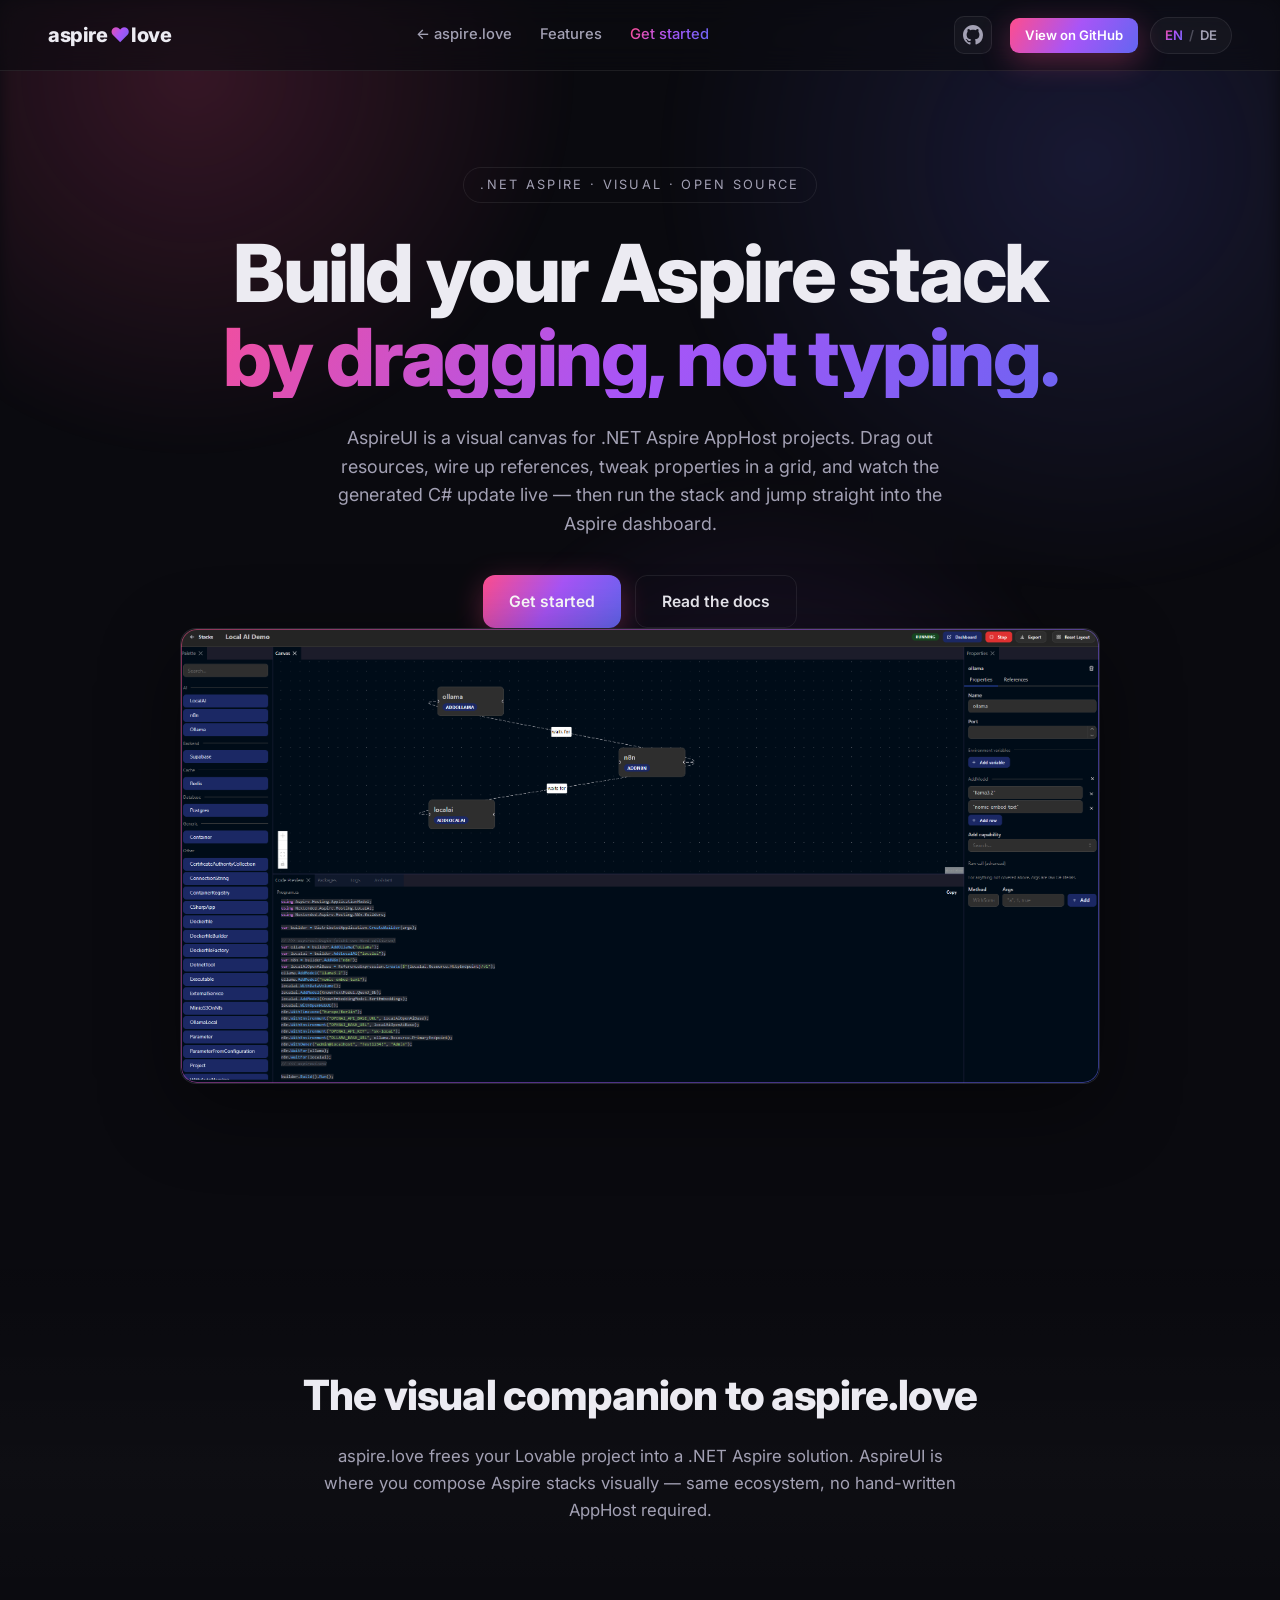
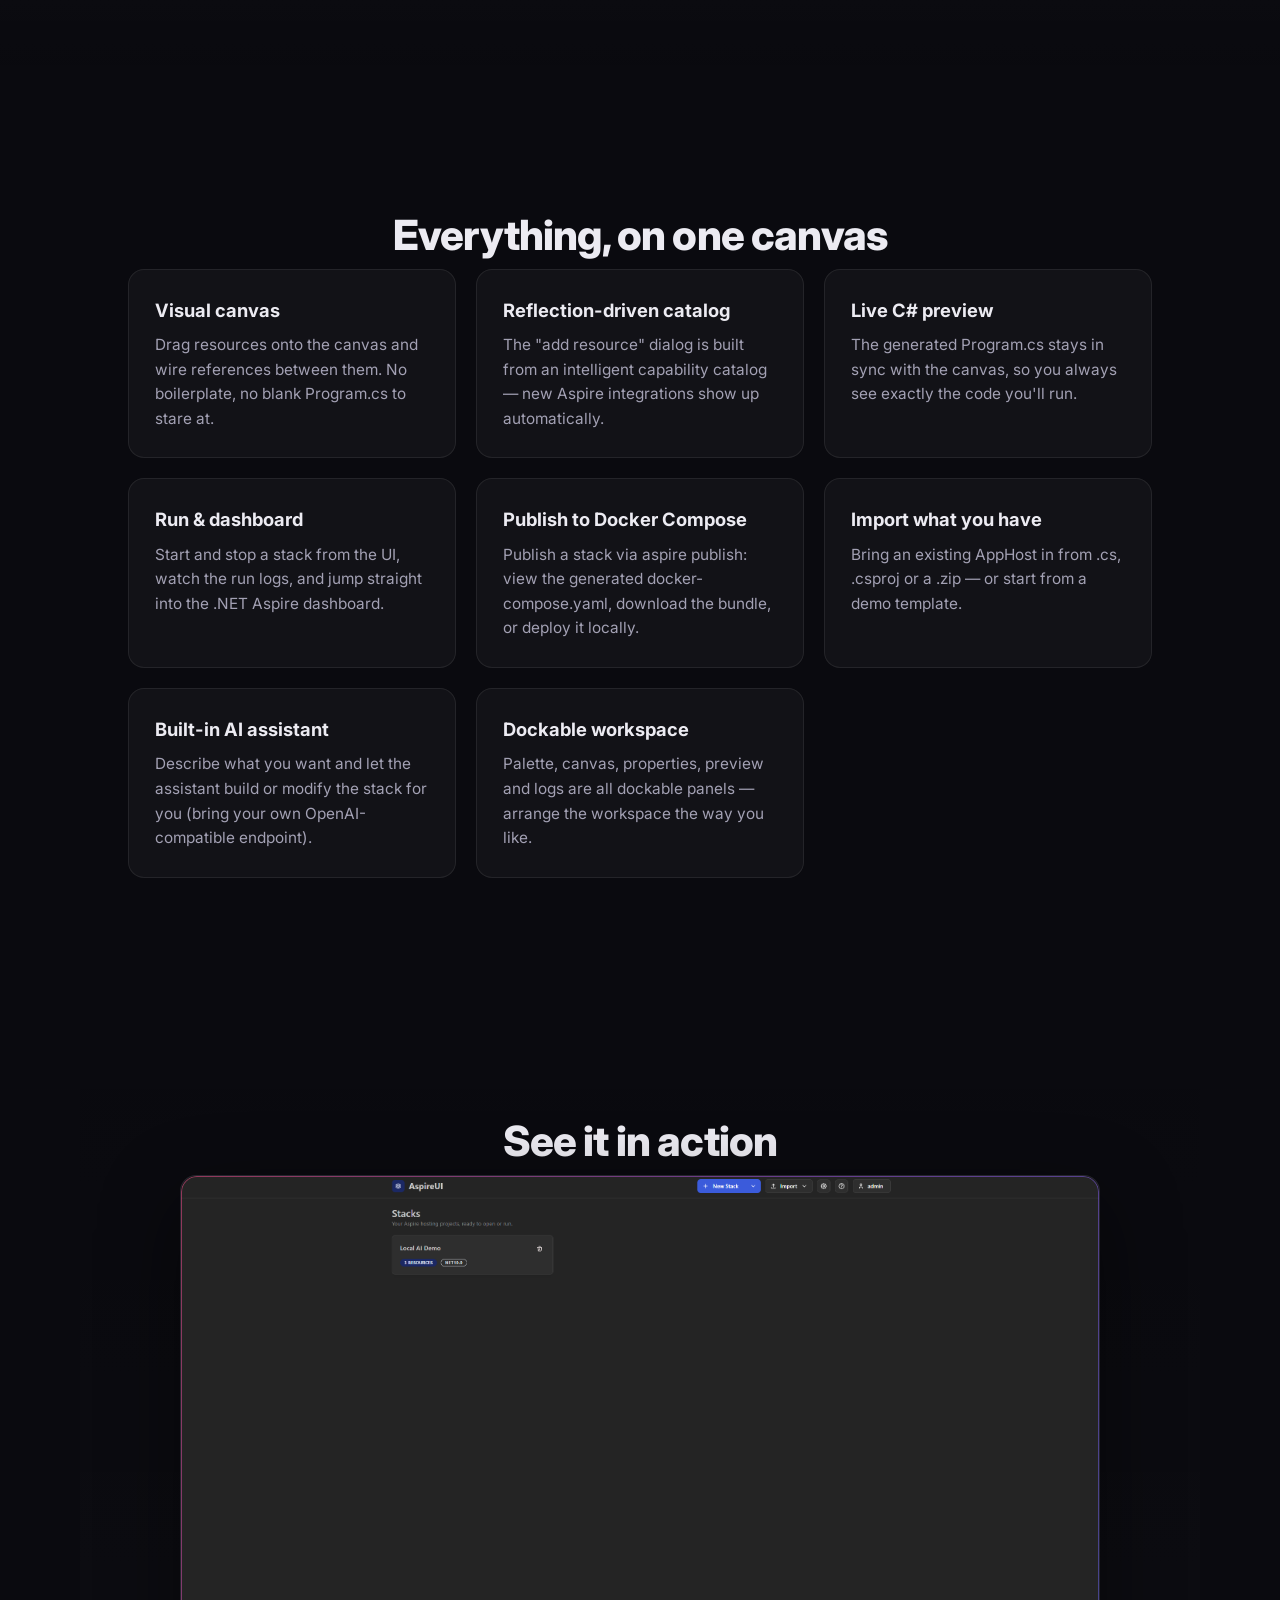
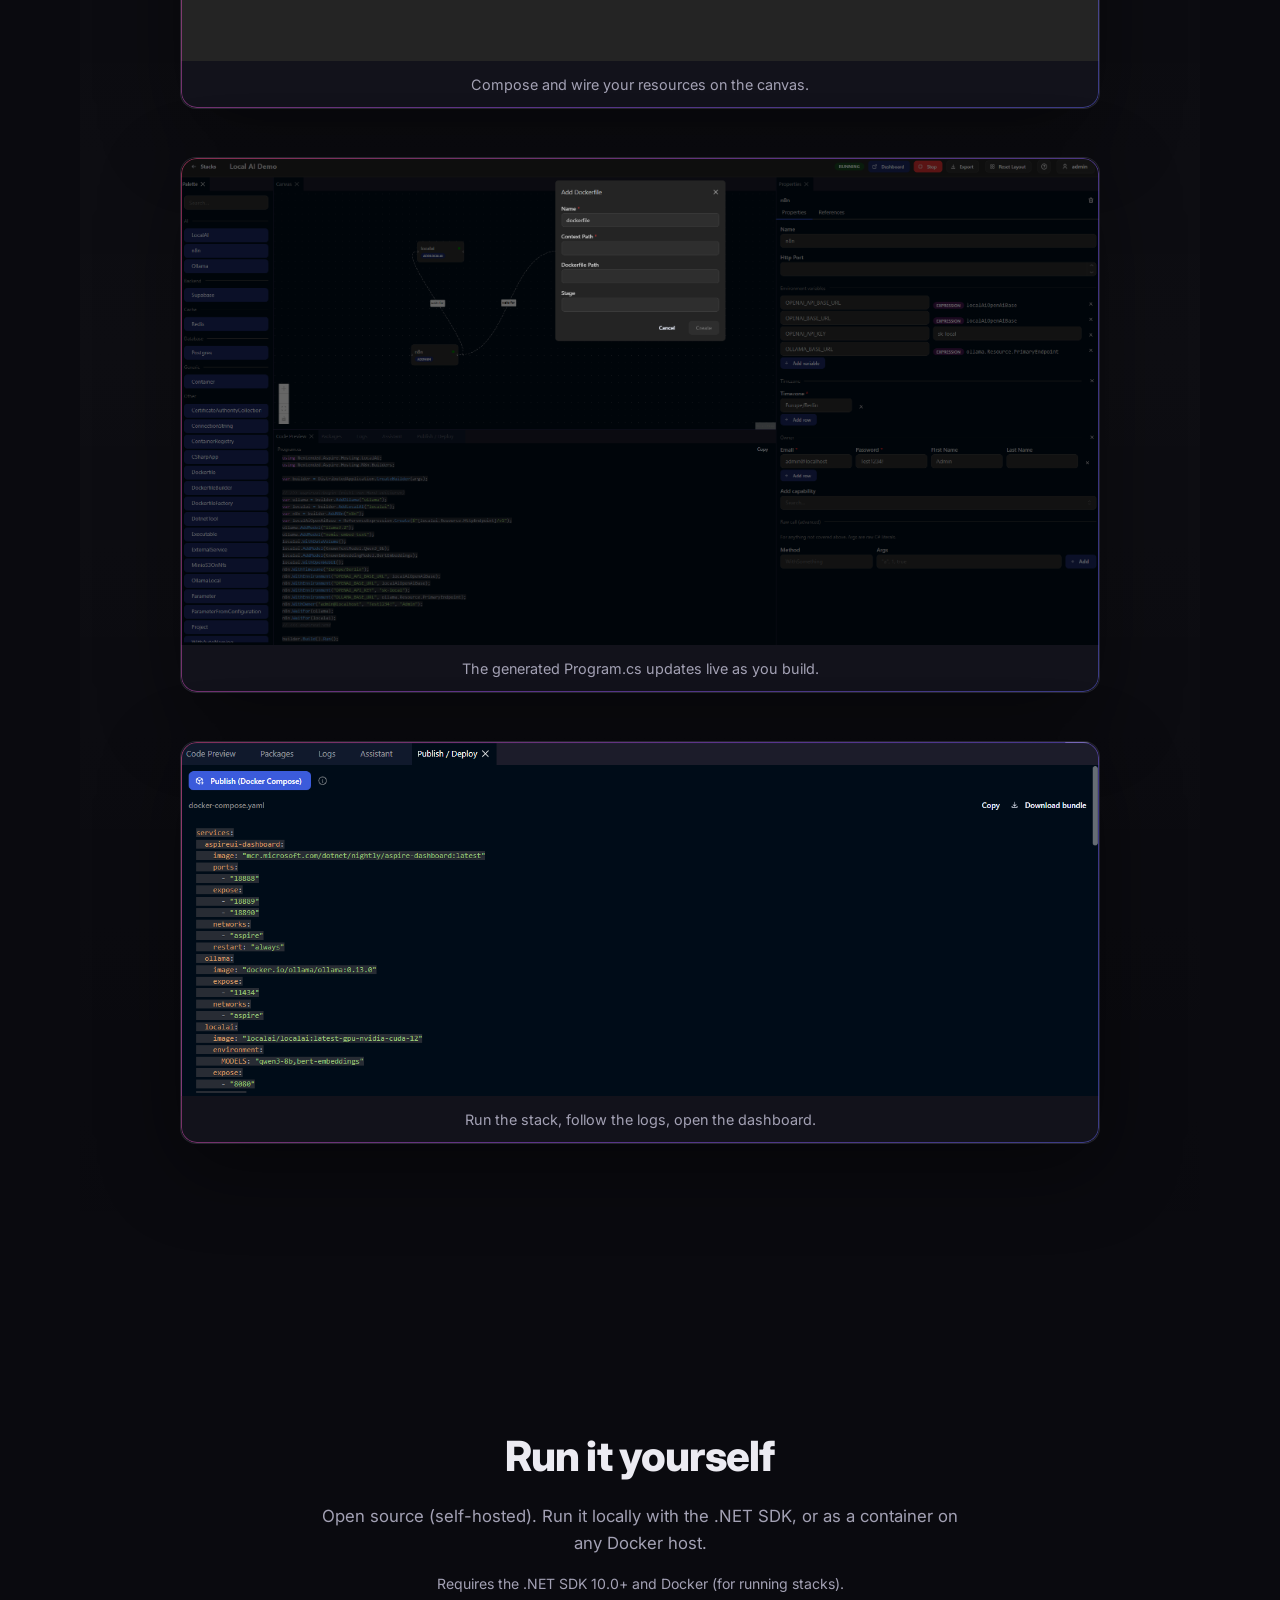
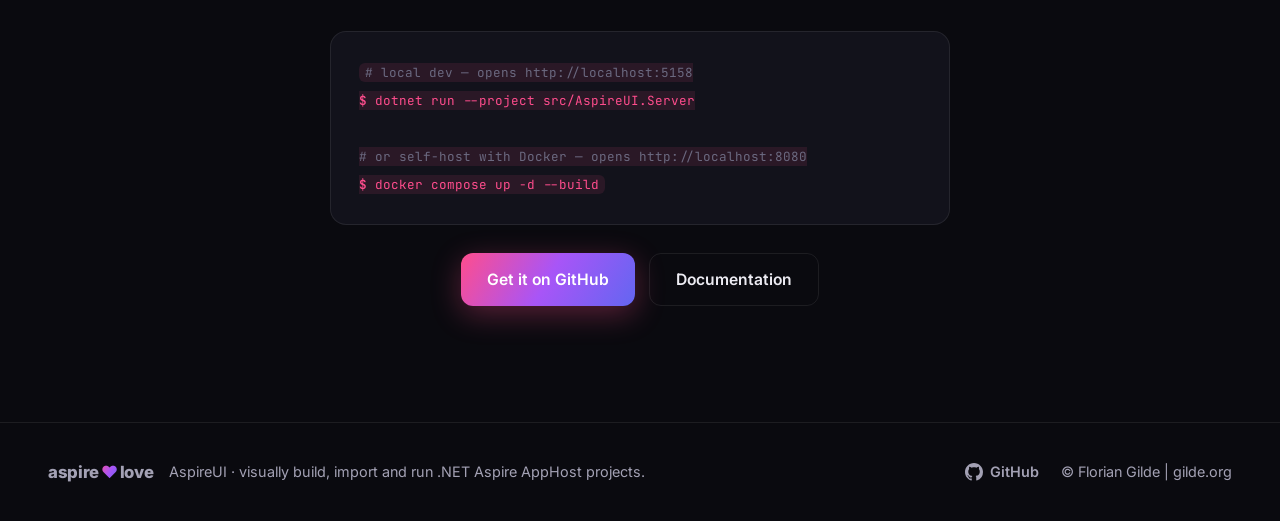
==== website/aspireui/index.html @ bbe4074f "Add AspireUI page to the website New /aspireui page (nav menu item + dir with index.html) describing" ====
<!DOCTYPE html>
<html lang="en">
<head>
    <meta charset="UTF-8" />
    <meta name="viewport" content="width=device-width, initial-scale=1.0" />
    <title>AspireUI — build .NET Aspire visually · aspire.love</title>
    <meta name="description"
          data-i18n="aui.meta"
          content="AspireUI is a visual canvas for .NET Aspire AppHost projects: drag out resources, wire references, watch the C# update live, then run the stack and jump into the Aspire dashboard." />
    <link rel="icon" href="../assets/favicon.ico" sizes="any" />
    <link rel="apple-touch-icon" href="../assets/favicon.ico" />

    <meta property="og:type" content="website" />
    <meta property="og:site_name" content="aspire.love" />
    <meta property="og:url" content="https://www.aspire.love/aspireui" />
    <meta property="og:title" content="AspireUI — build .NET Aspire visually" />
    <meta property="og:description"
          content="A visual canvas for .NET Aspire AppHost projects: drag resources, wire references, live C# preview, run the stack and open the dashboard." />
    <meta property="og:image" content="https://www.aspire.love/assets/aspireui-hero.png" />
    <meta name="twitter:card" content="summary_large_image" />
    <meta name="twitter:title" content="AspireUI — build .NET Aspire visually" />
    <meta name="twitter:image" content="https://www.aspire.love/assets/aspireui-hero.png" />

    <link rel="preconnect" href="https://fonts.googleapis.com" />
    <link rel="preconnect" href="https://fonts.gstatic.com" crossorigin />
    <link href="https://fonts.googleapis.com/css2?family=Inter:wght@400;500;600;700;800&family=JetBrains+Mono:wght@400;500&display=swap"
          rel="stylesheet" />
    <link rel="stylesheet" href="../styles.css" />
</head>
<body>
    <div class="aurora" aria-hidden="true"></div>

    <!-- ============================ Nav ============================ -->
    <header class="nav">
        <a class="brand" href="../#top">
            <span class="brand-mark">aspire<span class="heart">♥</span>love</span>
        </a>
        <nav class="nav-links">
            <a href="../#top" data-i18n="aui.nav.home">← aspire.love</a>
            <a href="#features" data-i18n="nav.features">Features</a>
            <a href="#start" data-i18n="nav.start">Get started</a>
        </nav>
        <div class="nav-actions">
            <a class="nav-icon" href="https://github.com/fgilde/AspireUi" target="_blank" rel="noopener"
               aria-label="View AspireUI on GitHub" title="GitHub">
                <svg viewBox="0 0 16 16" width="20" height="20" aria-hidden="true" fill="currentColor">
                    <path d="M8 0C3.58 0 0 3.58 0 8c0 3.54 2.29 6.53 5.47 7.59.4.07.55-.17.55-.38 0-.19-.01-.82-.01-1.49-2.01.37-2.53-.49-2.69-.94-.09-.23-.48-.94-.82-1.13-.28-.15-.68-.52-.01-.53.63-.01 1.08.58 1.23.82.72 1.21 1.87.87 2.33.66.07-.52.28-.87.51-1.07-1.78-.2-3.64-.89-3.64-3.95 0-.87.31-1.59.82-2.15-.08-.2-.36-1.02.08-2.12 0 0 .67-.21 2.2.82.64-.18 1.32-.27 2-.27.68 0 1.36.09 2 .27 1.53-1.04 2.2-.82 2.2-.82.44 1.1.16 1.92.08 2.12.51.56.82 1.27.82 2.15 0 3.07-1.87 3.75-3.65 3.95.29.25.54.73.54 1.48 0 1.07-.01 1.93-.01 2.2 0 .21.15.46.55.38A8.01 8.01 0 0 0 16 8c0-4.42-3.58-8-8-8Z"></path>
                </svg>
            </a>
            <a class="btn btn-primary btn-sm" href="https://github.com/fgilde/AspireUi" target="_blank" rel="noopener"
               data-i18n="aui.nav.github">View on GitHub</a>
            <button class="lang-toggle" id="langToggle" aria-label="Toggle language">
                <span data-lang="en" class="active">EN</span>
                <span class="sep">/</span>
                <span data-lang="de">DE</span>
            </button>
        </div>
    </header>

    <main id="top">
        <!-- ============================ Hero ============================ -->
        <section class="hero">
            <span class="eyebrow" data-i18n="aui.eyebrow">.NET Aspire · visual · open source</span>
            <h1 class="hero-title">
                <span data-i18n="aui.title1">Build your Aspire stack</span>
                <span class="gradient" data-i18n="aui.title2">by dragging, not typing.</span>
            </h1>
            <p class="hero-sub" data-i18n="aui.sub">
                AspireUI is a visual canvas for .NET Aspire AppHost projects. Drag out resources, wire up
                references, tweak properties in a grid, and watch the generated C# update live — then run
                the stack and jump straight into the Aspire dashboard.
            </p>
            <div class="hero-cta">
                <a class="btn btn-primary" href="#start" data-i18n="aui.cta1">Get started</a>
                <a class="btn btn-ghost" href="https://fgilde.github.io/AspireUI/" target="_blank" rel="noopener"
                   data-i18n="aui.cta2">Read the docs</a>
            </div>
            <figure class="shot-frame">
                <img src="../assets/aspireui-hero.png"
                     alt="The AspireUI workspace: a resource palette on the left, a canvas of wired resources in the middle, a live Program.cs preview at the bottom and a property grid on the right."
                     loading="lazy" />
            </figure>
        </section>

        <!-- ============================ Relationship band ============================ -->
        <section class="band">
            <div class="band-inner">
                <h2 class="section-title" data-i18n="aui.rel.title">The visual companion to aspire.love</h2>
                <p class="section-lead" data-i18n="aui.rel.lead">
                    aspire.love frees your Lovable project into a .NET Aspire solution. AspireUI is where you
                    <em>compose</em> Aspire stacks visually — same ecosystem, no hand-written AppHost required.
                </p>
            </div>
        </section>

        <!-- ============================ Features ============================ -->
        <section id="features" class="section">
            <h2 class="section-title" data-i18n="aui.features.title">Everything, on one canvas</h2>
            <div class="grid grid-3">
                <div class="feature">
                    <h3 data-i18n="aui.f1t">Visual canvas</h3>
                    <p data-i18n="aui.f1b">Drag resources onto the canvas and wire references between them. No boilerplate, no blank Program.cs to stare at.</p>
                </div>
                <div class="feature">
                    <h3 data-i18n="aui.f2t">Reflection-driven catalog</h3>
                    <p data-i18n="aui.f2b">The "add resource" dialog is built from an intelligent capability catalog — new Aspire integrations show up automatically.</p>
                </div>
                <div class="feature">
                    <h3 data-i18n="aui.f3t">Live C# preview</h3>
                    <p data-i18n="aui.f3b">The generated <code>Program.cs</code> stays in sync with the canvas, so you always see exactly the code you'll run.</p>
                </div>
                <div class="feature">
                    <h3 data-i18n="aui.f4t">Run &amp; dashboard</h3>
                    <p data-i18n="aui.f4b">Start and stop a stack from the UI, watch the run logs, and jump straight into the .NET Aspire dashboard.</p>
                </div>
                <div class="feature">
                    <h3 data-i18n="aui.f5t">Publish to Docker Compose</h3>
                    <p data-i18n="aui.f5b">Publish a stack via <code>aspire publish</code>: view the generated <code>docker-compose.yaml</code>, download the bundle, or deploy it locally.</p>
                </div>
                <div class="feature">
                    <h3 data-i18n="aui.f6t">Import what you have</h3>
                    <p data-i18n="aui.f6b">Bring an existing AppHost in from <code>.cs</code>, <code>.csproj</code> or a <code>.zip</code> — or start from a demo template.</p>
                </div>
                <div class="feature">
                    <h3 data-i18n="aui.f7t">Built-in AI assistant</h3>
                    <p data-i18n="aui.f7b">Describe what you want and let the assistant build or modify the stack for you (bring your own OpenAI-compatible endpoint).</p>
                </div>
                <div class="feature">
                    <h3 data-i18n="aui.f8t">Dockable workspace</h3>
                    <p data-i18n="aui.f8b">Palette, canvas, properties, preview and logs are all dockable panels — arrange the workspace the way you like.</p>
                </div>
            </div>
        </section>

        <!-- ============================ Screenshots ============================ -->
        <section class="band section">
            <h2 class="section-title" data-i18n="aui.shots.title">See it in action</h2>
            <figure class="shot-frame">
                <img src="../assets/aspireui-canvas.png" data-i18n-alt="aui.shot1"
                     alt="Composing a stack on the AspireUI canvas with wired resources." loading="lazy" />
                <figcaption class="shot-cap" data-i18n="aui.shot1">Compose and wire your resources on the canvas.</figcaption>
            </figure>
            <figure class="shot-frame">
                <img src="../assets/aspireui-preview.png" data-i18n-alt="aui.shot2"
                     alt="The live Program.cs preview alongside the canvas." loading="lazy" />
                <figcaption class="shot-cap" data-i18n="aui.shot2">The generated Program.cs updates live as you build.</figcaption>
            </figure>
            <figure class="shot-frame">
                <img src="../assets/aspireui-run.png" data-i18n-alt="aui.shot3"
                     alt="Running a stack with logs and a link to the Aspire dashboard." loading="lazy" />
                <figcaption class="shot-cap" data-i18n="aui.shot3">Run the stack, follow the logs, open the dashboard.</figcaption>
            </figure>
        </section>

        <!-- ============================ Get started ============================ -->
        <section id="start" class="section cta">
            <h2 class="section-title" data-i18n="aui.start.title">Run it yourself</h2>
            <p class="section-lead" data-i18n="aui.start.lead">Open source (self-hosted). Run it locally with the .NET SDK, or as a container on any Docker host.</p>
            <p class="prereq" data-i18n="aui.start.prereq">Requires the .NET SDK 10.0+ and Docker (for running stacks).</p>
            <div class="cta-code">
                <pre><code><span class="c-comment"># local dev — opens http://localhost:5158</span>
<span class="c-prompt">$</span> dotnet run --project src/AspireUI.Server

<span class="c-comment"># or self-host with Docker — opens http://localhost:8080</span>
<span class="c-prompt">$</span> docker compose up -d --build</code></pre>
            </div>
            <div class="hero-cta" style="margin-top:28px">
                <a class="btn btn-primary" href="https://github.com/fgilde/AspireUi" target="_blank" rel="noopener"
                   data-i18n="aui.start.github">Get it on GitHub</a>
                <a class="btn btn-ghost" href="https://fgilde.github.io/AspireUI/" target="_blank" rel="noopener"
                   data-i18n="aui.start.docs">Documentation</a>
            </div>
        </section>
    </main>

    <!-- ============================ Footer ============================ -->
    <footer class="footer">
        <div class="footer-left">
            <span class="brand-mark small">aspire<span class="heart">♥</span>love</span>
            <span class="footer-note" data-i18n="aui.footer">AspireUI · visually build, import and run .NET Aspire AppHost projects.</span>
        </div>
        <div class="footer-right">
            <a class="footer-link" href="https://github.com/fgilde/AspireUi" target="_blank" rel="noopener">
                <svg viewBox="0 0 16 16" width="18" height="18" aria-hidden="true" fill="currentColor">
                    <path d="M8 0C3.58 0 0 3.58 0 8c0 3.54 2.29 6.53 5.47 7.59.4.07.55-.17.55-.38 0-.19-.01-.82-.01-1.49-2.01.37-2.53-.49-2.69-.94-.09-.23-.48-.94-.82-1.13-.28-.15-.68-.52-.01-.53.63-.01 1.08.58 1.23.82.72 1.21 1.87.87 2.33.66.07-.52.28-.87.51-1.07-1.78-.2-3.64-.89-3.64-3.95 0-.87.31-1.59.82-2.15-.08-.2-.36-1.02.08-2.12 0 0 .67-.21 2.2.82.64-.18 1.32-.27 2-.27.68 0 1.36.09 2 .27 1.53-1.04 2.2-.82 2.2-.82.44 1.1.16 1.92.08 2.12.51.56.82 1.27.82 2.15 0 3.07-1.87 3.75-3.65 3.95.29.25.54.73.54 1.48 0 1.07-.01 1.93-.01 2.2 0 .21.15.46.55.38A8.01 8.01 0 0 0 16 8c0-4.42-3.58-8-8-8Z"></path>
                </svg>
                <span>GitHub</span>
            </a>
            <span class="footer-copy">© <a href="https://www.gilde.org" target="_blank" rel="noopener">Florian Gilde | gilde.org</a></span>
        </div>
    </footer>

    <script src="../i18n.js"></script>
    <script src="../script.js"></script>
</body>
</html>
---- website/styles.css ----
:root {
    --bg: #0a0a0f;
    --bg-soft: #12121b;
    --card: rgba(255, 255, 255, 0.035);
    --card-border: rgba(255, 255, 255, 0.08);
    --text: #ecebf2;
    --text-dim: #a3a1b4;
    --accent: #ff4d8d;
    --accent-2: #a855f7;
    --accent-3: #6366f1;
    --grad: linear-gradient(120deg, #ff4d8d 0%, #a855f7 50%, #6366f1 100%);
    --radius: 16px;
    --maxw: 1120px;
}

* { box-sizing: border-box; margin: 0; padding: 0; }

html { scroll-behavior: smooth; scroll-padding-top: 84px; }

body {
    font-family: "Inter", system-ui, -apple-system, "Segoe UI", sans-serif;
    background: var(--bg);
    color: var(--text);
    line-height: 1.6;
    -webkit-font-smoothing: antialiased;
    overflow-x: hidden;
}

code, pre { font-family: "JetBrains Mono", ui-monospace, "Cascadia Code", Consolas, monospace; }

a { color: inherit; text-decoration: none; }

/* ---- Ambient aurora background ---- */
.aurora {
    position: fixed;
    inset: 0;
    z-index: -1;
    background:
        radial-gradient(640px circle at 15% 8%, rgba(255, 77, 141, 0.18), transparent 60%),
        radial-gradient(720px circle at 85% 18%, rgba(99, 102, 241, 0.16), transparent 60%),
        radial-gradient(560px circle at 60% 90%, rgba(168, 85, 247, 0.14), transparent 60%);
    filter: blur(8px);
}

/* ---- Nav ---- */
.nav {
    position: sticky;
    top: 0;
    z-index: 50;
    display: flex;
    align-items: center;
    justify-content: space-between;
    gap: 24px;
    padding: 16px clamp(20px, 5vw, 48px);
    backdrop-filter: blur(14px);
    background: rgba(10, 10, 15, 0.6);
    border-bottom: 1px solid var(--card-border);
}

.brand-mark {
    font-weight: 800;
    font-size: 1.25rem;
    letter-spacing: -0.02em;
}
.brand-mark.small { font-size: 1.05rem; }
.heart {
    background: var(--grad);
    -webkit-background-clip: text;
    background-clip: text;
    color: transparent;
    padding: 0 2px;
}

.nav-links { display: flex; gap: 28px; }
.nav-links a { color: var(--text-dim); font-size: 0.92rem; font-weight: 500; transition: color 0.2s; }
.nav-links a:hover { color: var(--text); }
.nav-links a.active {
    color: var(--text);
    background: var(--grad);
    -webkit-background-clip: text;
    background-clip: text;
    -webkit-text-fill-color: transparent;
}

.nav-actions { display: inline-flex; align-items: center; gap: 12px; }
.nav-icon {
    display: inline-flex;
    align-items: center;
    justify-content: center;
    width: 38px;
    height: 38px;
    border-radius: 10px;
    border: 1px solid var(--card-border);
    background: var(--card);
    color: var(--text-dim);
    transition: color 0.2s, border-color 0.2s, transform 0.15s;
}
.nav-icon:hover { color: var(--text); border-color: rgba(255, 255, 255, 0.28); transform: translateY(-1px); }
.nav-actions .nav-icon { margin-right: 6px; }
.btn.btn-sm { padding: 7px 15px; font-size: 0.82rem; border-radius: 9px; }

.lang-toggle {
    display: inline-flex;
    align-items: center;
    gap: 6px;
    background: var(--card);
    border: 1px solid var(--card-border);
    border-radius: 999px;
    padding: 7px 14px;
    color: var(--text-dim);
    font: inherit;
    font-size: 0.82rem;
    font-weight: 600;
    cursor: pointer;
    transition: border-color 0.2s;
}
.lang-toggle:hover { border-color: rgba(255, 255, 255, 0.2); }
.lang-toggle .sep { opacity: 0.4; }
.lang-toggle [data-lang].active {
    background: var(--grad);
    -webkit-background-clip: text;
    background-clip: text;
    color: transparent;
}

/* ---- Layout primitives ---- */
section { padding: clamp(56px, 9vw, 120px) clamp(20px, 5vw, 48px); }
.section, .band-inner, .hero, .showcase { max-width: var(--maxw); margin: 0 auto; }

/* ---- Showcase screenshot ---- */
.shot-frame {
    max-width: 920px;
    margin: 0 auto 48px;
    border-radius: var(--radius);
    overflow: hidden;
    border: 1px solid var(--card-border);
    background: var(--bg-soft);
    box-shadow: 0 24px 80px rgba(0, 0, 0, 0.45);
    position: relative;
}
.shot-frame::after {
    content: "";
    position: absolute;
    inset: 0;
    border-radius: var(--radius);
    padding: 1px;
    background: var(--grad);
    -webkit-mask: linear-gradient(#000 0 0) content-box, linear-gradient(#000 0 0);
    -webkit-mask-composite: xor;
    mask-composite: exclude;
    opacity: 0.5;
    pointer-events: none;
}
.shot-frame img { display: block; width: 100%; height: auto; }
.shot-cap { text-align: center; color: var(--text-dim); font-size: 0.9rem; padding: 12px 16px; }
.studio-cta { display: flex; gap: 14px; justify-content: center; flex-wrap: wrap; margin-top: 40px; }

/* ---- Independence highlight ---- */
.independence {
    max-width: 820px;
    margin: 40px auto 0;
    text-align: center;
    padding: 32px clamp(20px, 4vw, 44px);
    border-radius: var(--radius);
    border: 1px solid var(--card-border);
    background:
        radial-gradient(420px circle at 50% 0%, rgba(168, 85, 247, 0.12), transparent 70%),
        var(--card);
}
.independence h3 {
    font-size: 1.3rem;
    font-weight: 800;
    background: var(--grad);
    -webkit-background-clip: text;
    background-clip: text;
    color: transparent;
    margin-bottom: 10px;
}
.independence p { color: var(--text-dim); }

.section-title {
    font-size: clamp(1.7rem, 3.4vw, 2.6rem);
    font-weight: 800;
    letter-spacing: -0.02em;
    text-align: center;
}
.section-lead {
    color: var(--text-dim);
    text-align: center;
    max-width: 640px;
    margin: 14px auto 48px;
    font-size: 1.05rem;
}

/* ---- Hero ---- */
.hero { text-align: center; padding-top: clamp(48px, 8vw, 96px); }
.eyebrow {
    display: inline-block;
    font-size: 0.8rem;
    letter-spacing: 0.18em;
    text-transform: uppercase;
    color: var(--text-dim);
    border: 1px solid var(--card-border);
    border-radius: 999px;
    padding: 7px 16px;
    margin-bottom: 28px;
}
.hero-title {
    font-size: clamp(2.6rem, 7vw, 5rem);
    font-weight: 800;
    line-height: 1.04;
    letter-spacing: -0.03em;
}
.hero-title .gradient {
    display: block;
    background: var(--grad);
    -webkit-background-clip: text;
    background-clip: text;
    color: transparent;
}
.hero-sub {
    color: var(--text-dim);
    max-width: 660px;
    margin: 26px auto 36px;
    font-size: 1.12rem;
}
.hero-cta { display: flex; gap: 14px; justify-content: center; flex-wrap: wrap; }

/* ---- Hero deploy strip ---- */
.deploy-strip { margin: 40px auto 0; max-width: 760px; }
.deploy-label {
    display: block;
    font-size: 0.78rem;
    letter-spacing: 0.16em;
    text-transform: uppercase;
    color: var(--text-dim);
    margin-bottom: 14px;
}
.chips { display: flex; flex-wrap: wrap; gap: 10px; justify-content: center; }
.chip {
    font-size: 0.84rem;
    font-weight: 600;
    color: var(--text);
    padding: 7px 14px;
    border-radius: 999px;
    border: 1px solid var(--card-border);
    background: var(--card);
}
.chip:first-child {
    border-color: transparent;
    background: linear-gradient(var(--bg-soft), var(--bg-soft)) padding-box,
                var(--grad) border-box;
    border: 1px solid transparent;
}

.btn {
    display: inline-flex;
    align-items: center;
    border-radius: 12px;
    padding: 13px 26px;
    font-weight: 600;
    font-size: 0.98rem;
    transition: transform 0.15s, box-shadow 0.2s, border-color 0.2s;
}
.btn-primary {
    background: var(--grad);
    color: #fff;
    box-shadow: 0 8px 30px rgba(255, 77, 141, 0.32);
}
.btn-primary:hover { transform: translateY(-2px); box-shadow: 0 12px 40px rgba(168, 85, 247, 0.42); }
.btn-ghost { border: 1px solid var(--card-border); color: var(--text); }
.btn-ghost:hover { border-color: rgba(255, 255, 255, 0.28); transform: translateY(-2px); }

/* ---- Terminal ---- */
.hero-terminal {
    margin: 56px auto 0;
    max-width: 620px;
    text-align: left;
    background: var(--bg-soft);
    border: 1px solid var(--card-border);
    border-radius: var(--radius);
    overflow: hidden;
    box-shadow: 0 24px 70px rgba(0, 0, 0, 0.5);
}
.term-bar {
    display: flex;
    gap: 8px;
    padding: 14px 16px;
    border-bottom: 1px solid var(--card-border);
    background: rgba(255, 255, 255, 0.02);
}
.term-bar span { width: 12px; height: 12px; border-radius: 50%; background: #3a3a47; }
.term-bar span:nth-child(1) { background: #ff5f57; }
.term-bar span:nth-child(2) { background: #febc2e; }
.term-bar span:nth-child(3) { background: #28c840; }
.term-body { padding: 22px 24px; font-size: 0.9rem; line-height: 1.9; color: #d7d5e6; overflow-x: auto; }
.c-comment { color: #6b6980; }
.c-prompt { color: var(--accent); font-weight: 600; }
.c-kw { color: #c792ea; }
.c-fn { color: #82aaff; }
.c-str { color: #c3e88d; }

/* ---- Powered-by / engine ---- */
.link {
    color: var(--accent-2);
    text-decoration: underline;
    text-underline-offset: 2px;
    text-decoration-color: rgba(168, 85, 247, 0.5);
}
.link:hover { text-decoration-color: var(--accent-2); }
.powered-grid {
    display: grid;
    grid-template-columns: 1fr 1fr;
    gap: 36px;
    align-items: center;
    max-width: 980px;
    margin: 0 auto;
}
.powered-copy h3 { font-size: 1.05rem; font-weight: 700; margin-bottom: 6px; }
.powered-copy h3 + p { color: var(--text-dim); margin-bottom: 22px; }
.powered-copy .btn { margin-top: 2px; }
.powered-code { align-self: stretch; display: flex; align-items: center; }
.powered-code pre { overflow-x: auto; font-size: 0.86rem; line-height: 1.85; }

/* ---- Bands & grids ---- */
.band { background: linear-gradient(180deg, transparent, rgba(255, 255, 255, 0.018), transparent); }
.grid { display: grid; gap: 20px; }
.grid-3 { grid-template-columns: repeat(3, 1fr); }
.grid-2 { grid-template-columns: repeat(2, 1fr); }

.mini, .card, .feature, .step {
    background: var(--card);
    border: 1px solid var(--card-border);
    border-radius: var(--radius);
    padding: 26px;
    transition: transform 0.2s, border-color 0.2s, background 0.2s;
}
.mini:hover, .card:hover, .feature:hover, .step:hover {
    transform: translateY(-4px);
    border-color: rgba(255, 77, 141, 0.4);
    background: rgba(255, 255, 255, 0.05);
}
.mini h3, .card h3, .feature h3, .step h3 { font-size: 1.15rem; margin-bottom: 8px; font-weight: 700; }
.mini p, .card p, .feature p, .step p { color: var(--text-dim); font-size: 0.96rem; }
code { color: var(--accent); background: rgba(255, 77, 141, 0.1); padding: 1px 6px; border-radius: 6px; font-size: 0.86em; }

/* ---- Steps ---- */
.steps { display: grid; grid-template-columns: repeat(3, 1fr); gap: 20px; counter-reset: step; }
.step-no {
    width: 42px; height: 42px;
    display: grid; place-items: center;
    border-radius: 12px;
    background: var(--grad);
    color: #fff;
    font-weight: 800;
    margin-bottom: 16px;
}

/* ---- Badges ---- */
.badge {
    display: inline-block;
    font-size: 0.72rem;
    font-weight: 700;
    letter-spacing: 0.06em;
    text-transform: uppercase;
    color: var(--text-dim);
    border: 1px solid var(--card-border);
    border-radius: 999px;
    padding: 4px 11px;
    margin-bottom: 14px;
}
.badge-default {
    color: #fff;
    border-color: transparent;
    background: var(--grad);
}

/* ---- CTA ---- */
.cta { text-align: center; }
.cta-code {
    position: relative;
    max-width: 620px;
    margin: 0 auto;
    background: var(--bg-soft);
    border: 1px solid var(--card-border);
    border-radius: var(--radius);
    padding: 26px 28px;
    text-align: left;
}
.cta-code pre { overflow-x: auto; font-size: 0.92rem; line-height: 1.9; }
.copy-btn {
    position: absolute;
    top: 14px; right: 14px;
    background: var(--card);
    border: 1px solid var(--card-border);
    color: var(--text-dim);
    border-radius: 8px;
    padding: 6px 14px;
    font: inherit;
    font-size: 0.8rem;
    font-weight: 600;
    cursor: pointer;
    transition: all 0.2s;
}
.copy-btn:hover { border-color: var(--accent); color: var(--text); }
.copy-btn.copied { color: #28c840; border-color: #28c840; }
.cta-or {
    display: flex;
    align-items: center;
    gap: 16px;
    max-width: 320px;
    margin: 26px auto;
    color: var(--text-dim);
    font-size: 0.82rem;
    letter-spacing: 0.16em;
    text-transform: uppercase;
}
.cta-or::before, .cta-or::after {
    content: "";
    flex: 1;
    height: 1px;
    background: var(--card-border);
}
.cta-note { color: var(--text-dim); margin-top: 18px; font-size: 0.96rem; }
.prereq {
    text-align: center;
    color: var(--text-dim);
    font-size: 0.88rem;
    margin: -32px auto 36px;
    max-width: 560px;
}

/* ---- FAQ ---- */
.faq-list { max-width: 760px; margin: 0 auto; display: flex; flex-direction: column; gap: 12px; }
.faq-item {
    border: 1px solid var(--card-border);
    border-radius: 12px;
    background: var(--card);
    padding: 0 22px;
    transition: border-color 0.2s;
}
.faq-item[open] { border-color: rgba(168, 85, 247, 0.4); }
.faq-item summary {
    list-style: none;
    cursor: pointer;
    font-weight: 600;
    padding: 18px 0;
    display: flex;
    align-items: center;
    justify-content: space-between;
    gap: 16px;
}
.faq-item summary::-webkit-details-marker { display: none; }
.faq-item summary::after {
    content: "+";
    font-size: 1.4rem;
    font-weight: 400;
    color: var(--accent-2);
    transition: transform 0.2s;
    line-height: 1;
}
.faq-item[open] summary::after { transform: rotate(45deg); }
.faq-item p { color: var(--text-dim); padding: 0 0 20px; max-width: 64ch; }

/* ---- Open source / star CTA ---- */
.opensource { padding: clamp(40px, 6vw, 72px) clamp(20px, 5vw, 48px); }
.opensource-inner {
    max-width: 720px;
    margin: 0 auto;
    text-align: center;
    padding: 36px clamp(20px, 4vw, 44px);
    border-radius: var(--radius);
    border: 1px solid var(--card-border);
    background:
        radial-gradient(480px circle at 50% 0%, rgba(255, 77, 141, 0.12), transparent 70%),
        var(--card);
}
.opensource-inner p { color: var(--text); font-size: 1.08rem; margin-bottom: 20px; }
.star-btn { gap: 9px; }

.stats {
    display: flex;
    justify-content: center;
    flex-wrap: wrap;
    gap: clamp(28px, 7vw, 72px);
    margin-bottom: 30px;
}
.stat { display: flex; flex-direction: column; align-items: center; gap: 4px; }
.stat-num {
    font-size: clamp(1.8rem, 4vw, 2.6rem);
    font-weight: 800;
    letter-spacing: -0.02em;
    line-height: 1;
    font-variant-numeric: tabular-nums;
    background: var(--grad);
    -webkit-background-clip: text;
    background-clip: text;
    color: transparent;
}
.stat-label {
    font-size: 0.78rem;
    letter-spacing: 0.12em;
    text-transform: uppercase;
    color: var(--text-dim);
}

/* ---- Footer ---- */
.footer {
    display: flex;
    align-items: center;
    justify-content: space-between;
    gap: 16px 32px;
    flex-wrap: wrap;
    padding: 36px clamp(20px, 5vw, 48px);
    border-top: 1px solid var(--card-border);
    color: var(--text-dim);
    font-size: 0.9rem;
}
.footer-left { display: flex; align-items: center; gap: 16px; flex-wrap: wrap; }
.footer-right { display: flex; align-items: center; gap: 22px; flex-wrap: wrap; }
.footer-link {
    display: inline-flex;
    align-items: center;
    gap: 7px;
    color: var(--text-dim);
    font-weight: 600;
    transition: color 0.2s;
}
.footer-link:hover { color: var(--text); }
.footer-copy a { color: var(--text-dim); transition: color 0.2s; }
.footer-copy a:hover {
    background: var(--grad);
    -webkit-background-clip: text;
    background-clip: text;
    color: transparent;
}

/* ---- Reveal animation ---- */
.reveal { opacity: 0; transform: translateY(24px); transition: opacity 0.6s ease, transform 0.6s ease; }
.reveal.in-view { opacity: 1; transform: none; }

/* ---- Responsive ---- */
@media (max-width: 880px) {
    .nav-links { display: none; }
    .grid-3, .grid-2, .steps, .powered-grid { grid-template-columns: 1fr; }
}

@media (prefers-reduced-motion: reduce) {
    .reveal { opacity: 1; transform: none; transition: none; }
    html { scroll-behavior: auto; }
}
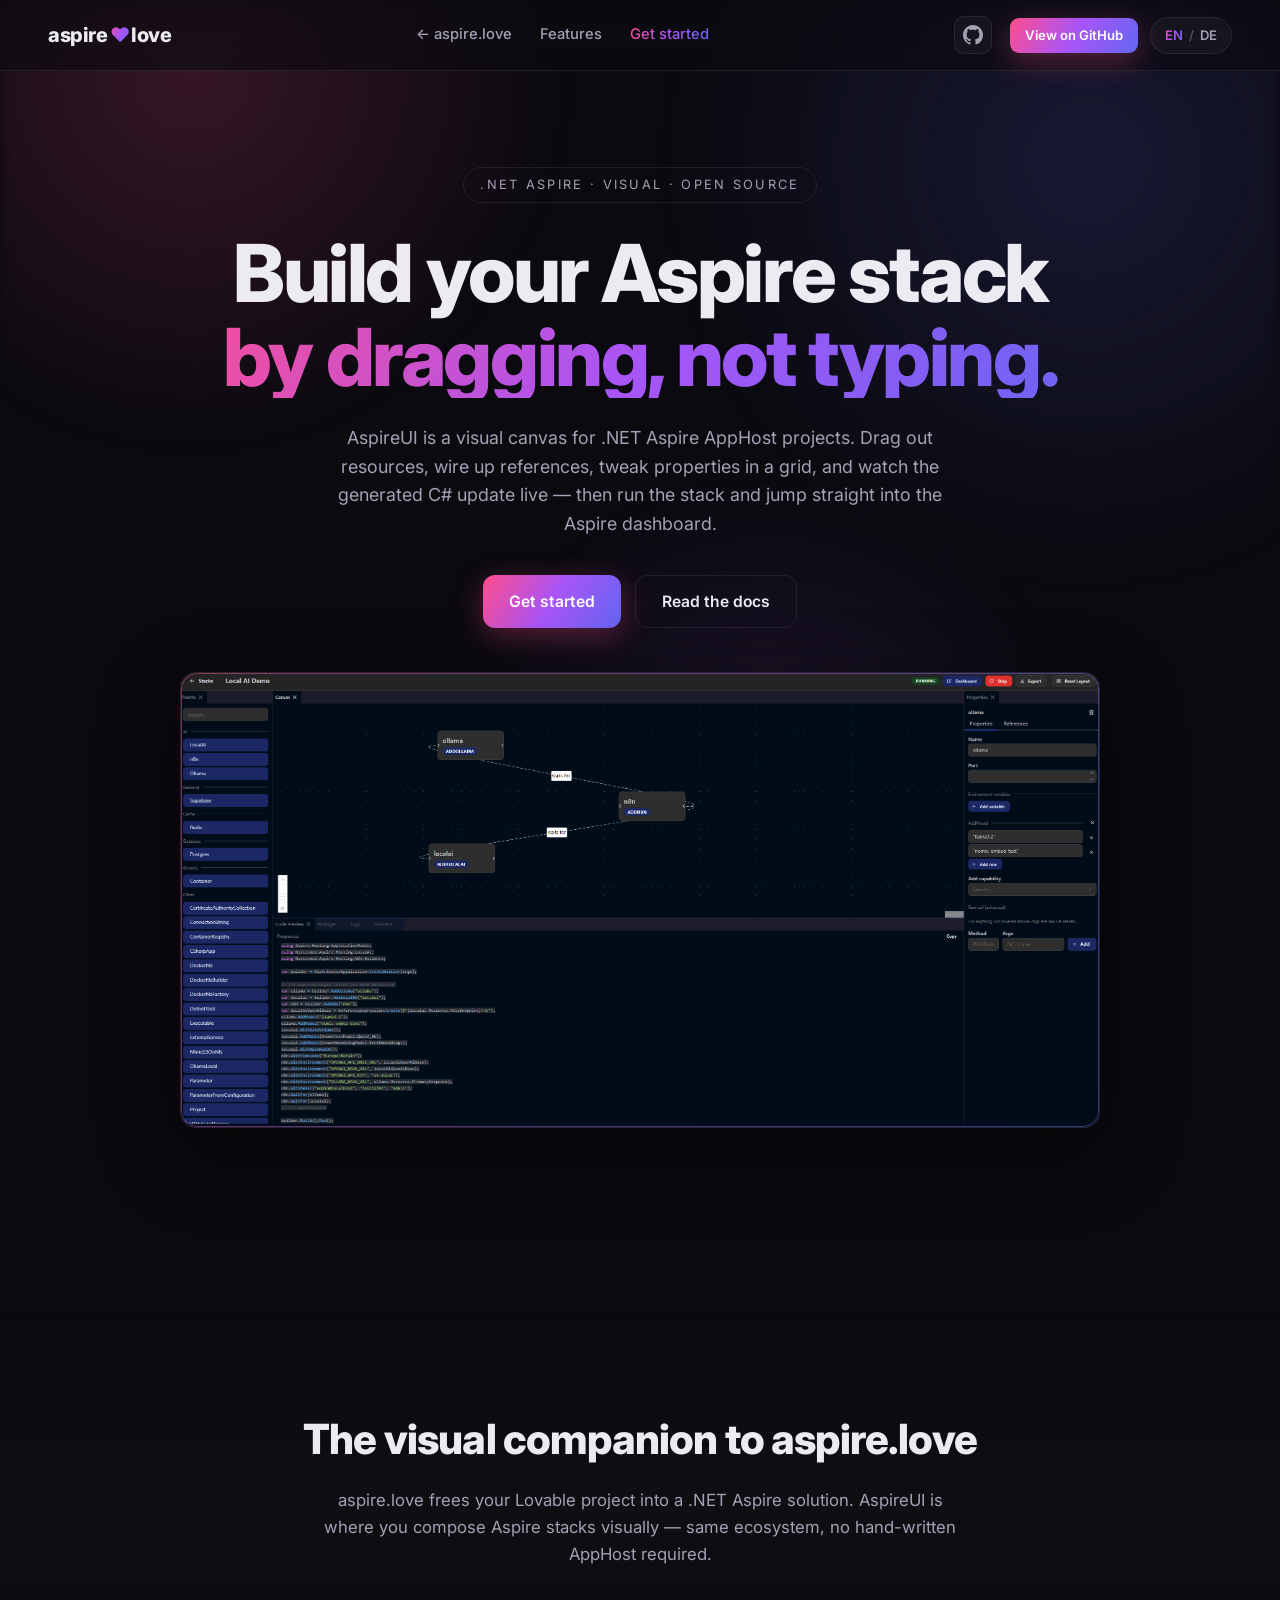
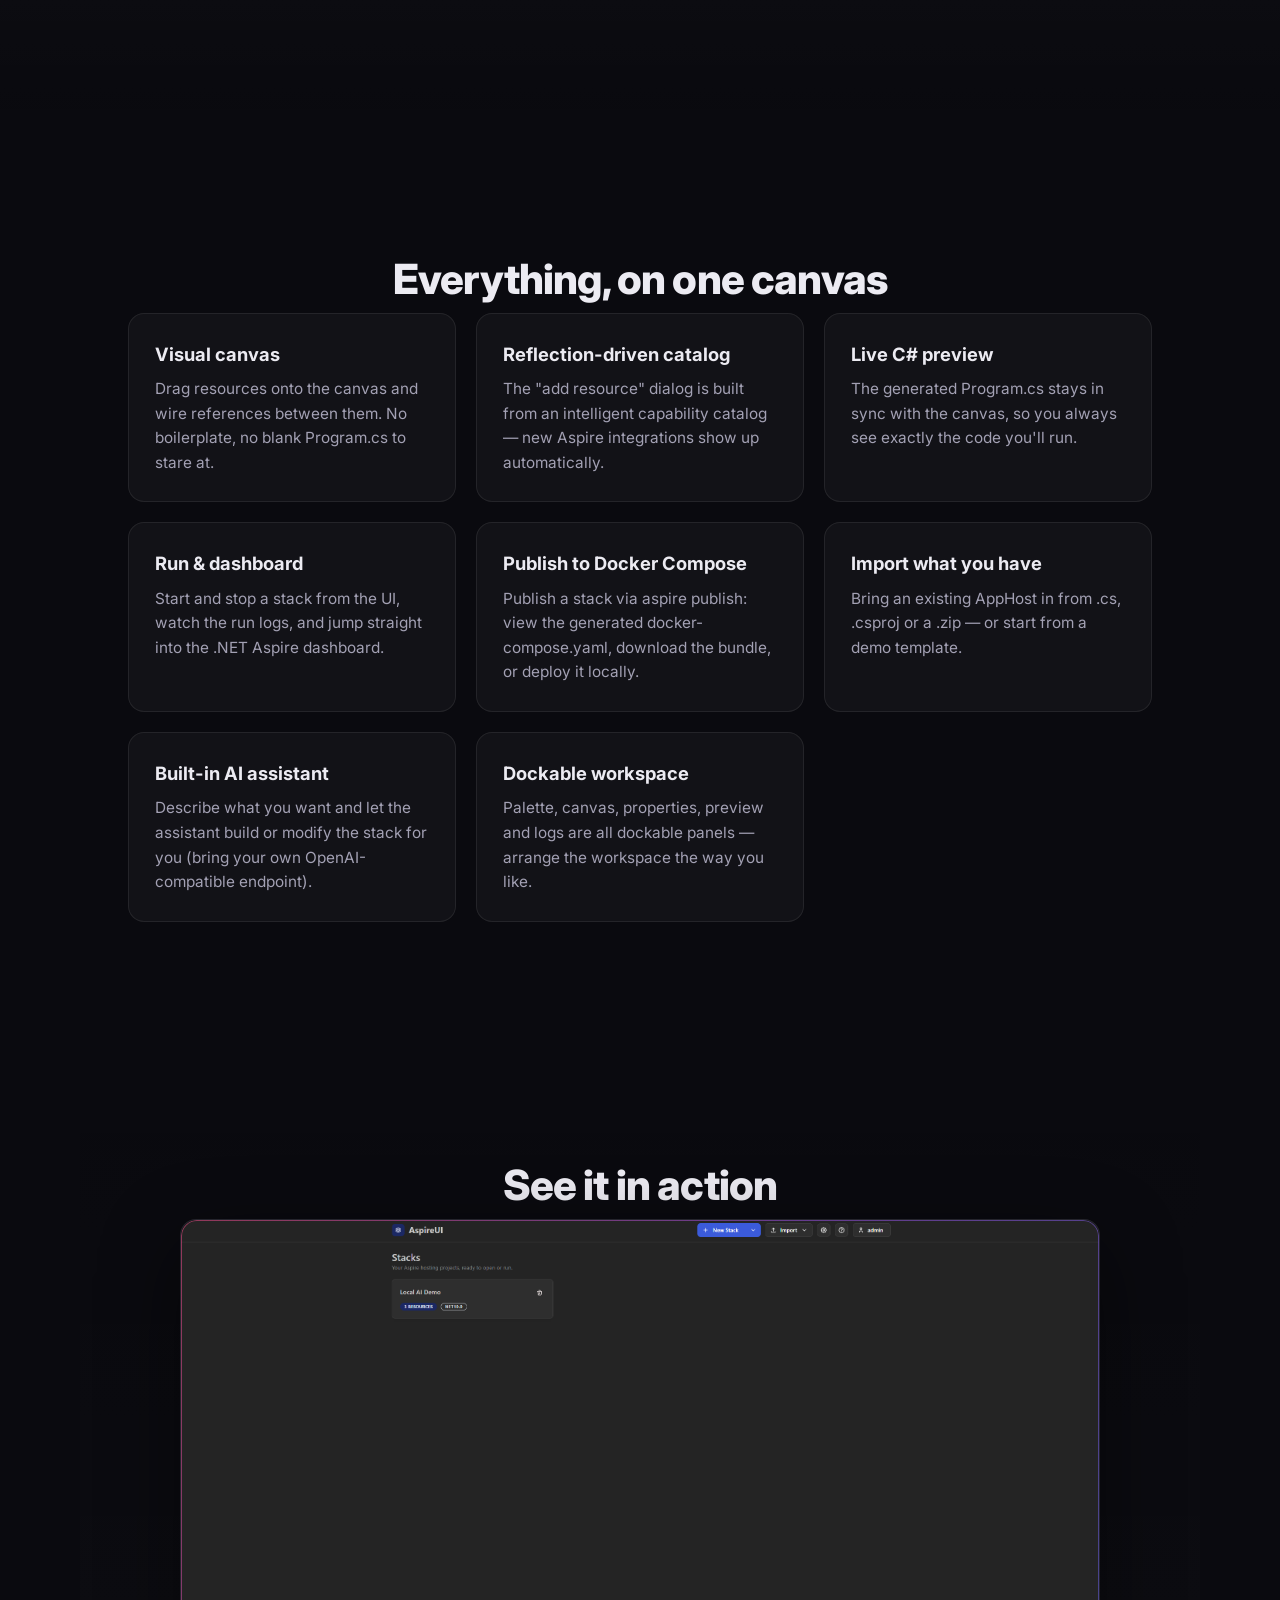
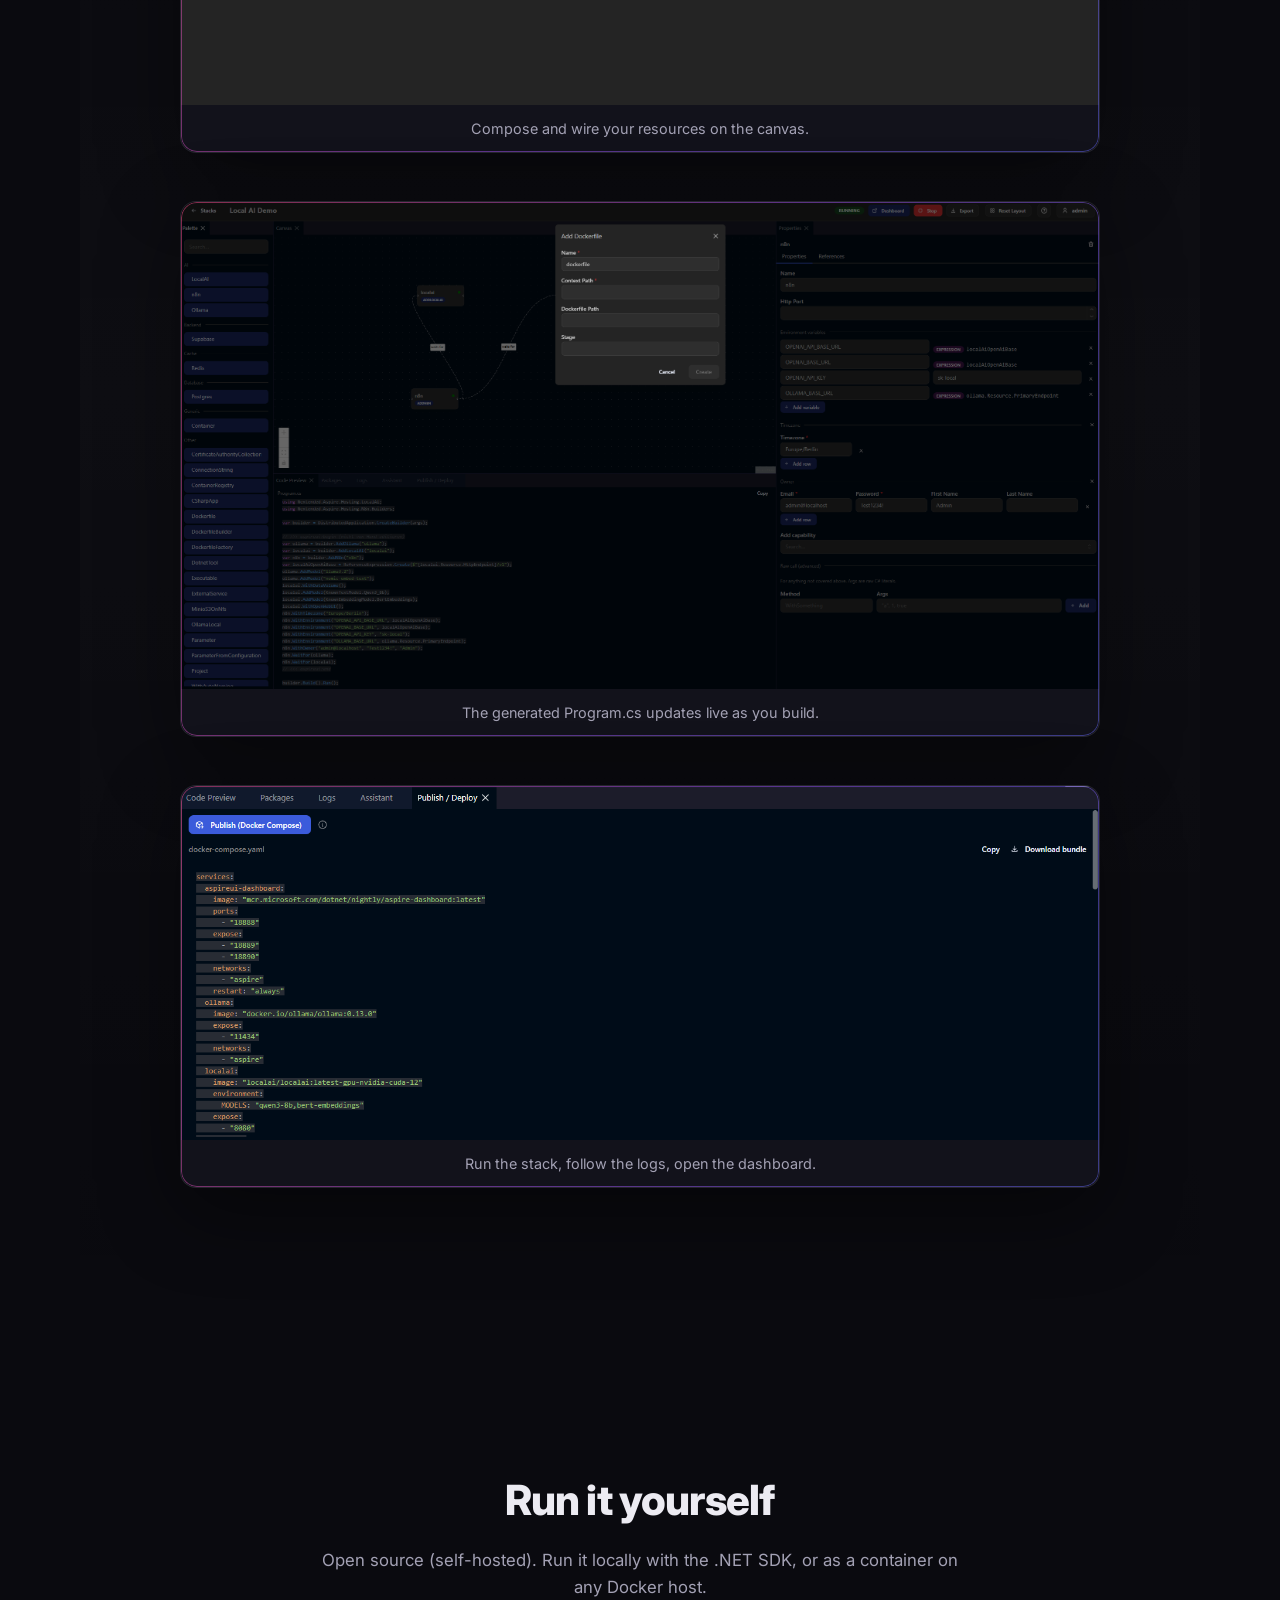
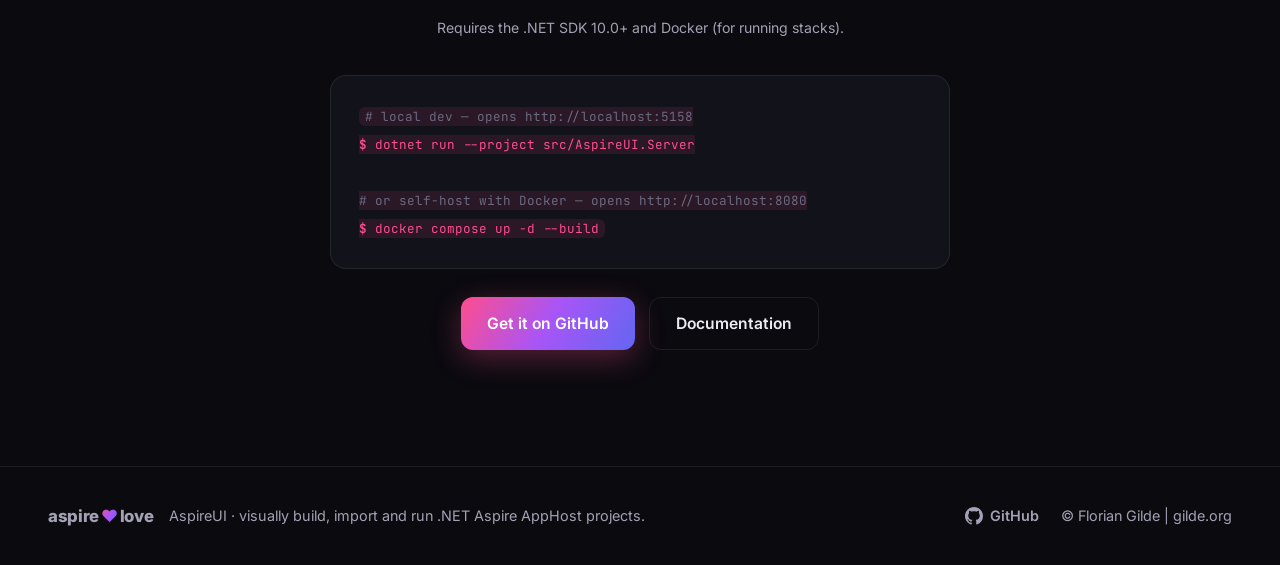
==== commit e654e883: "AspireUI page: space hero buttons from screenshot, split footer author links" ====
--- a/website/aspireui/index.html
+++ b/website/aspireui/index.html
@@ -186,7 +186,7 @@
                 </svg>
                 <span>GitHub</span>
             </a>
-            <span class="footer-copy">© <a href="https://www.gilde.org" target="_blank" rel="noopener">Florian Gilde | gilde.org</a></span>
+            <span class="footer-copy">© <a href="https://florian.gilde.org" target="_blank" rel="noopener">Florian Gilde</a> | <a href="https://www.gilde.org" target="_blank" rel="noopener">gilde.org</a></span>
         </div>
     </footer>
 
--- a/website/styles.css
+++ b/website/styles.css
@@ -225,6 +225,8 @@
     font-size: 1.12rem;
 }
 .hero-cta { display: flex; gap: 14px; justify-content: center; flex-wrap: wrap; }
+/* When a screenshot follows the hero buttons directly (AspireUI page), give it breathing room. */
+.hero-cta + .shot-frame { margin-top: 44px; }
 
 /* ---- Hero deploy strip ---- */
 .deploy-strip { margin: 40px auto 0; max-width: 760px; }
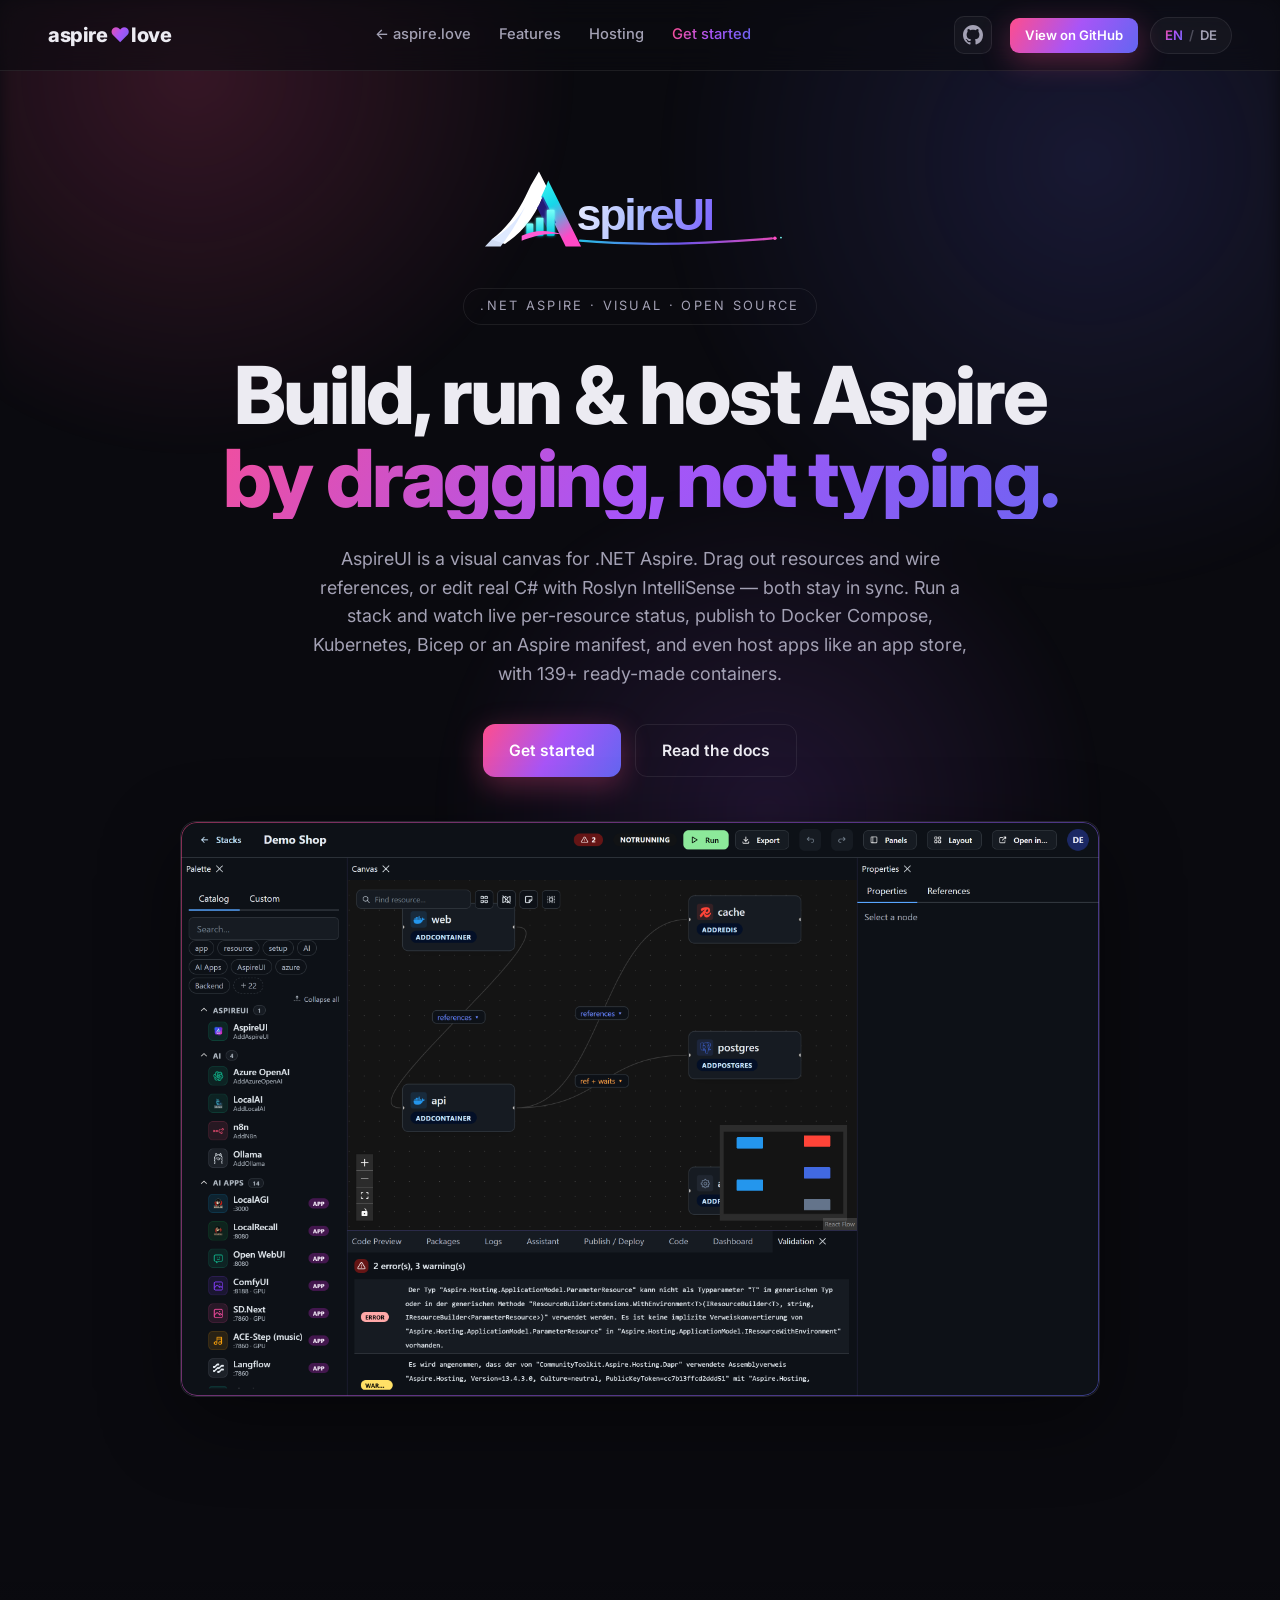
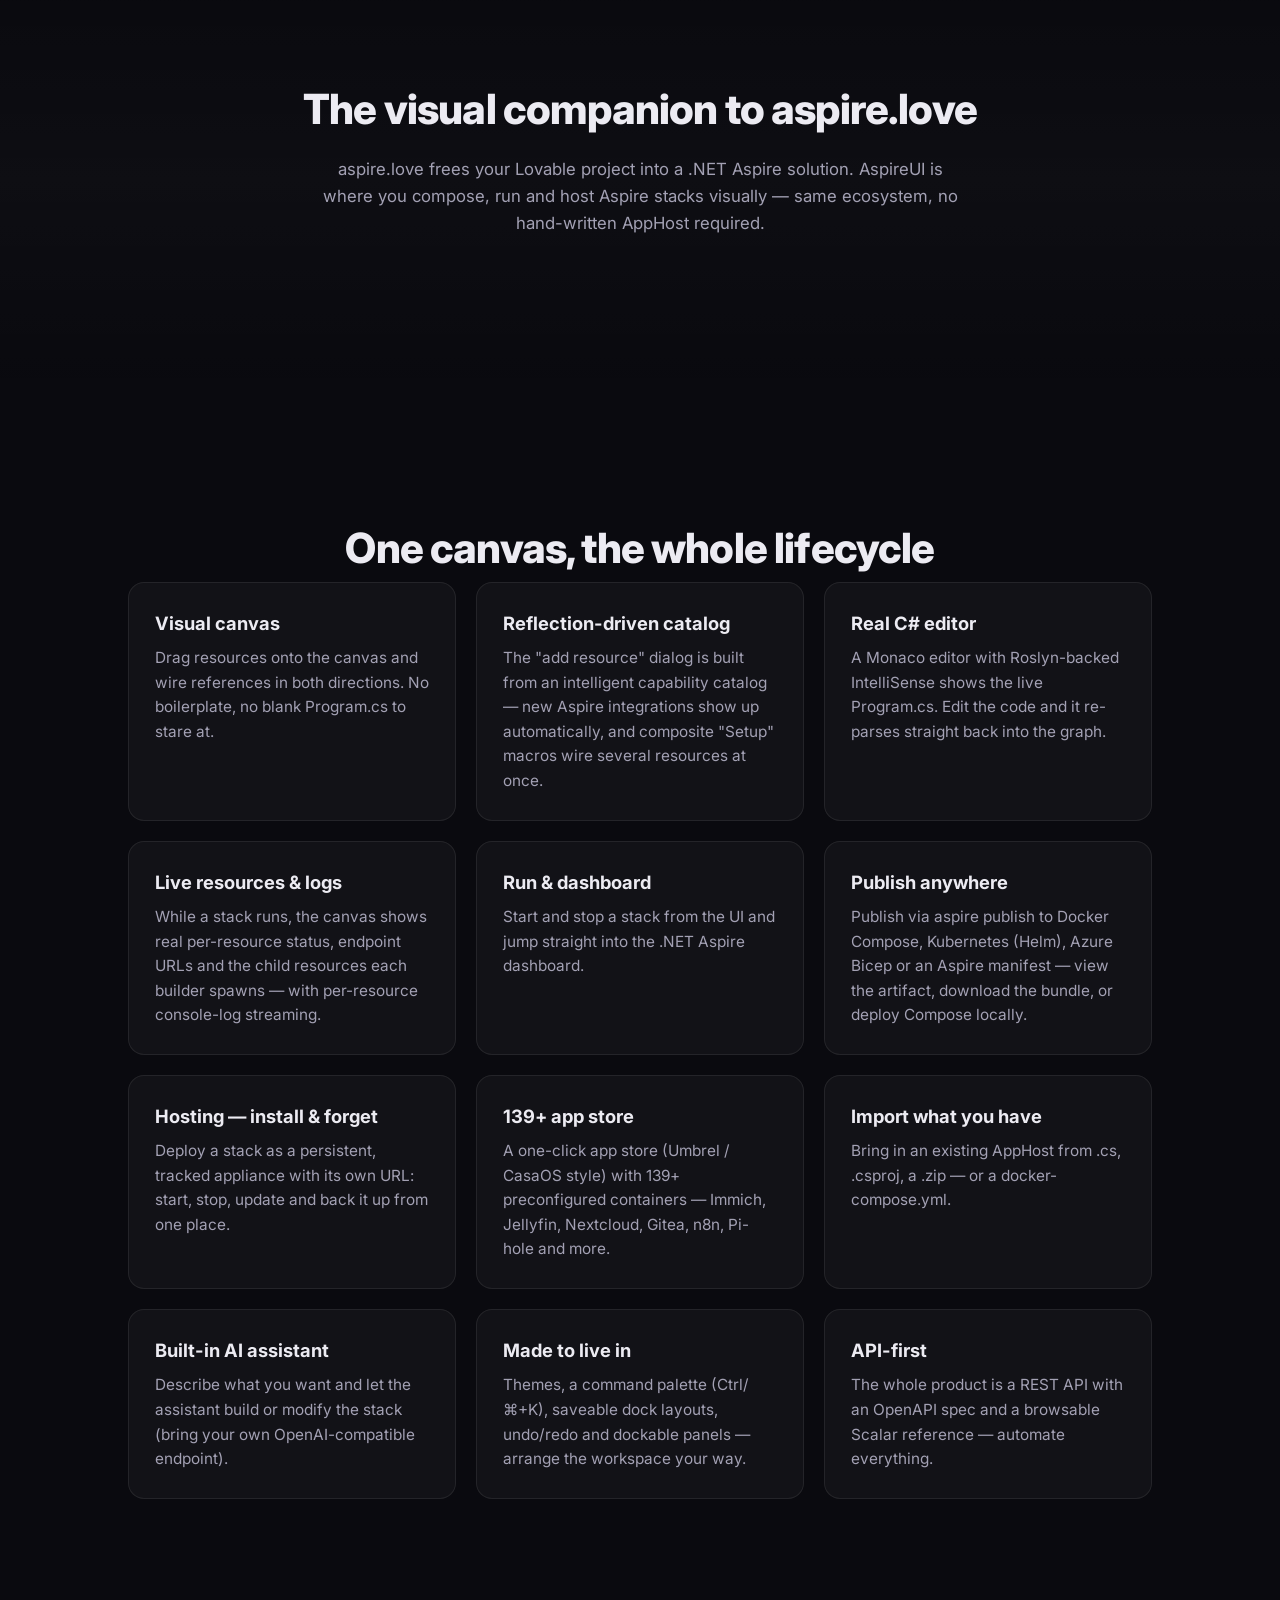
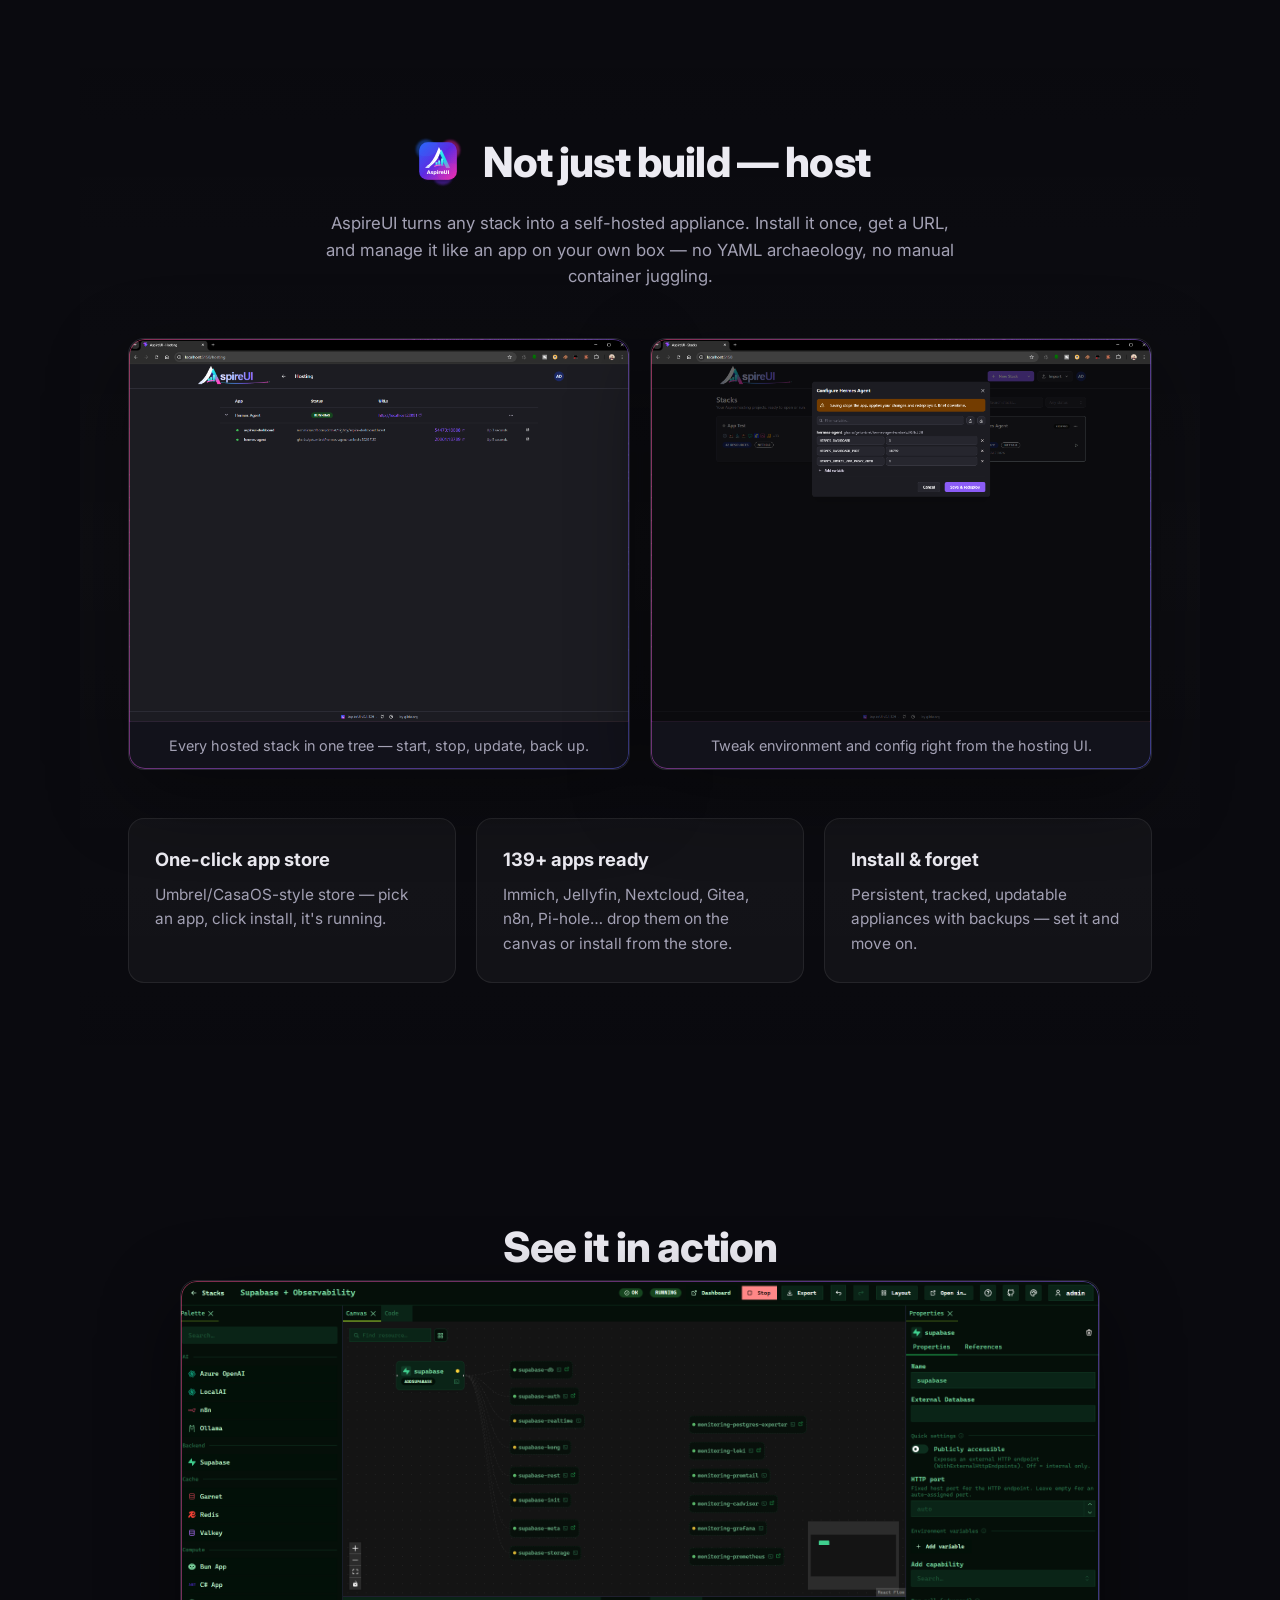
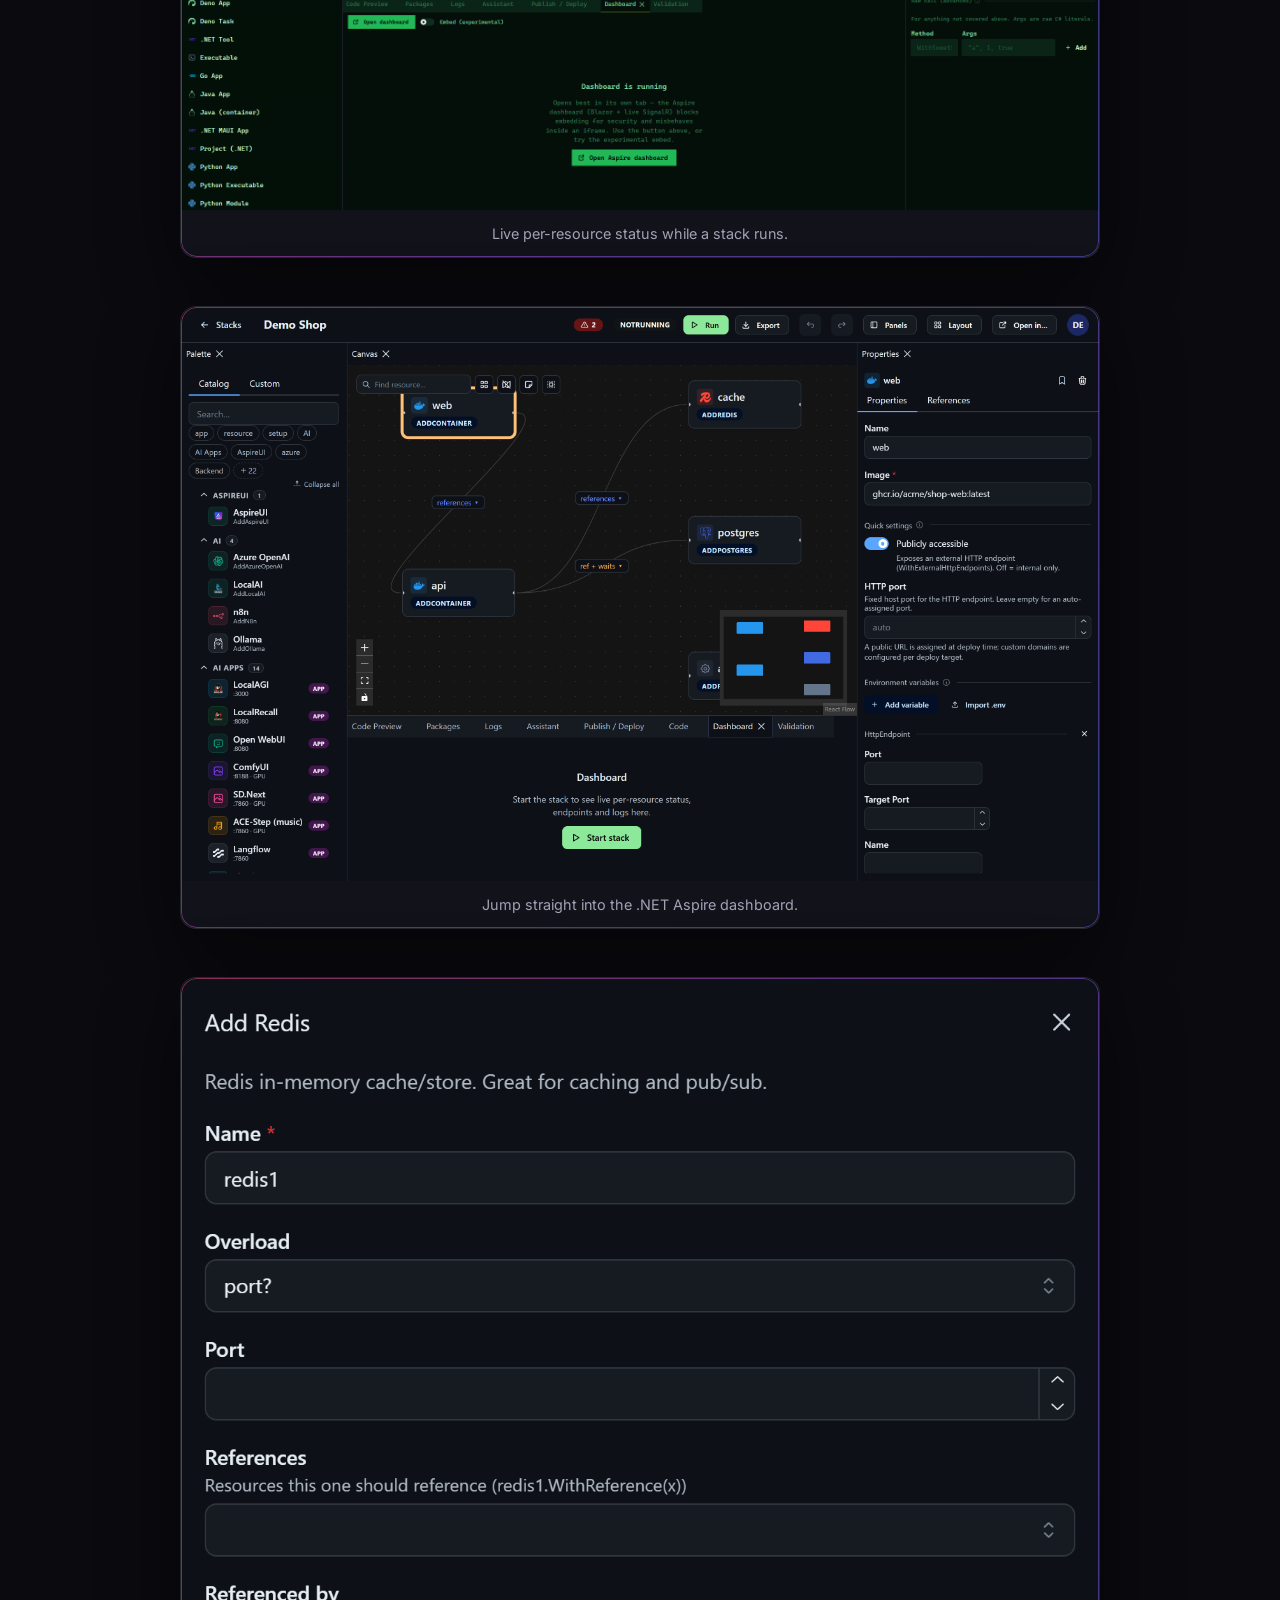
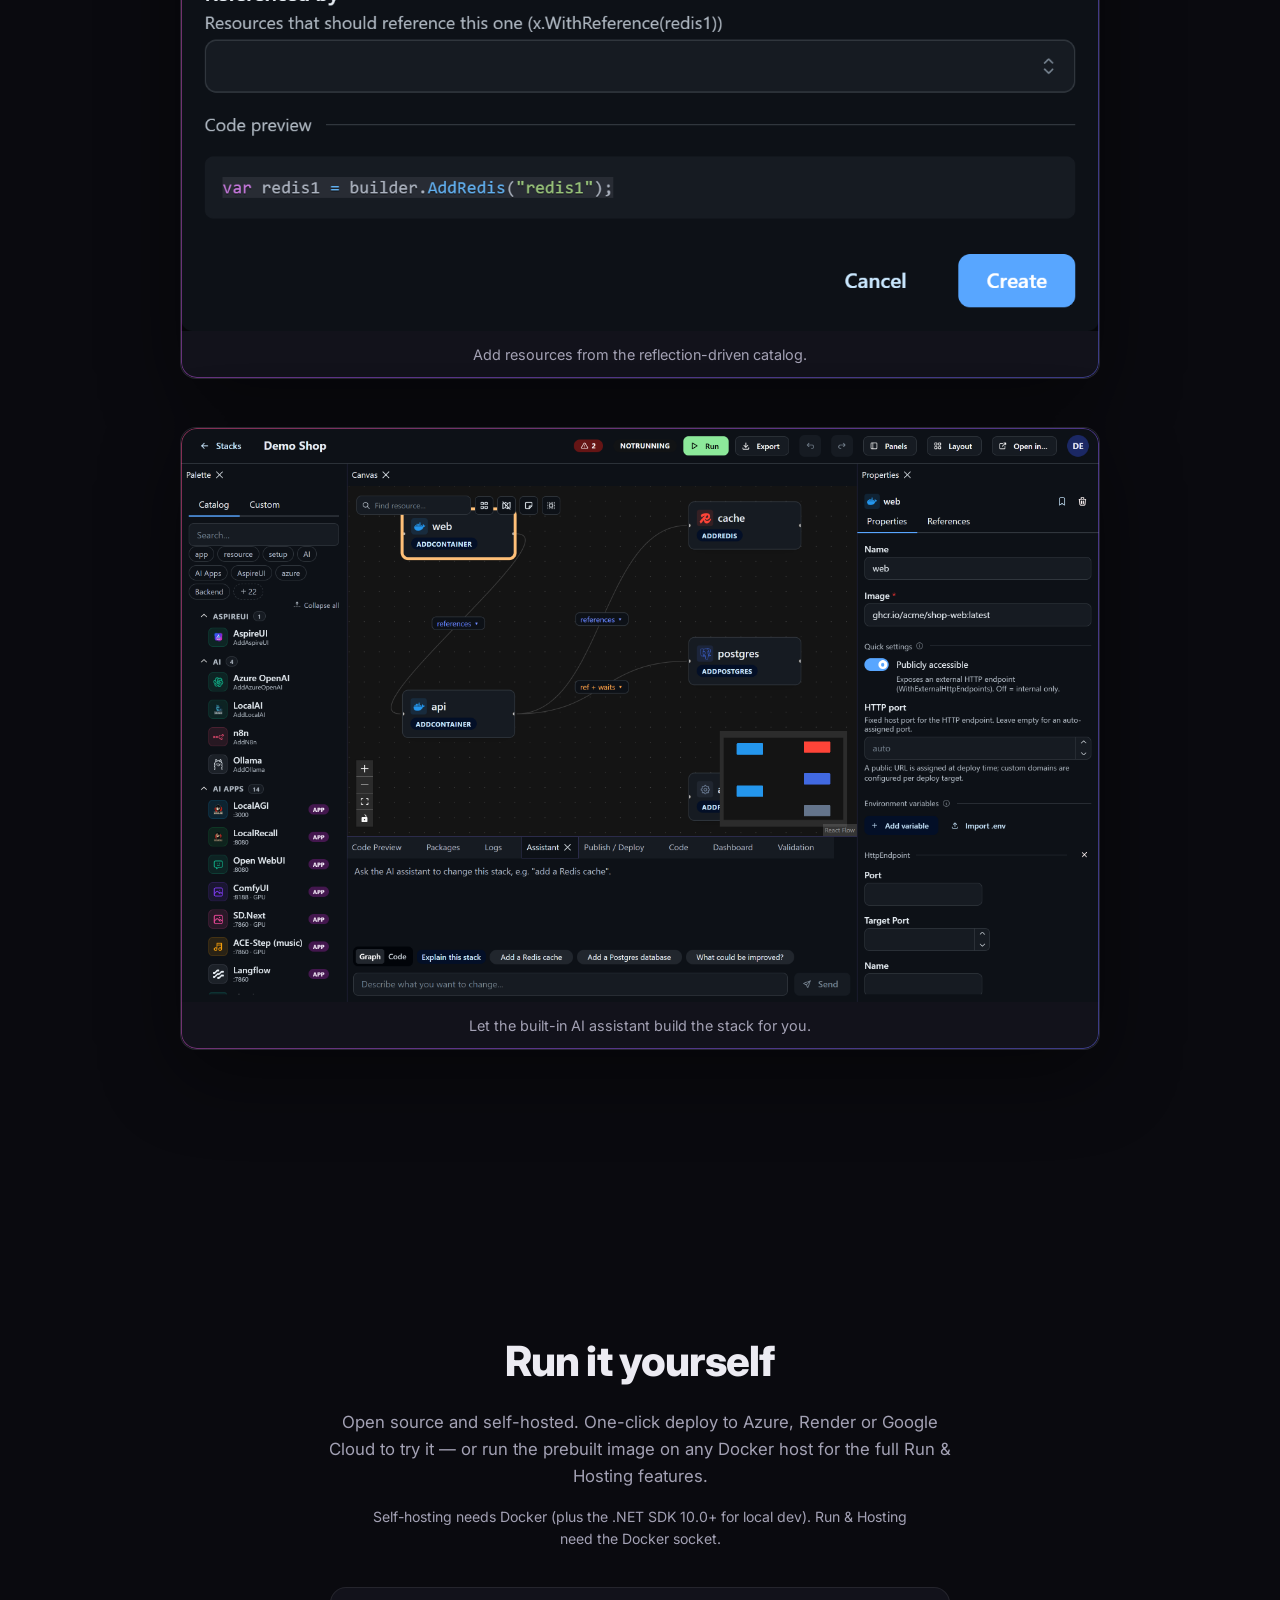
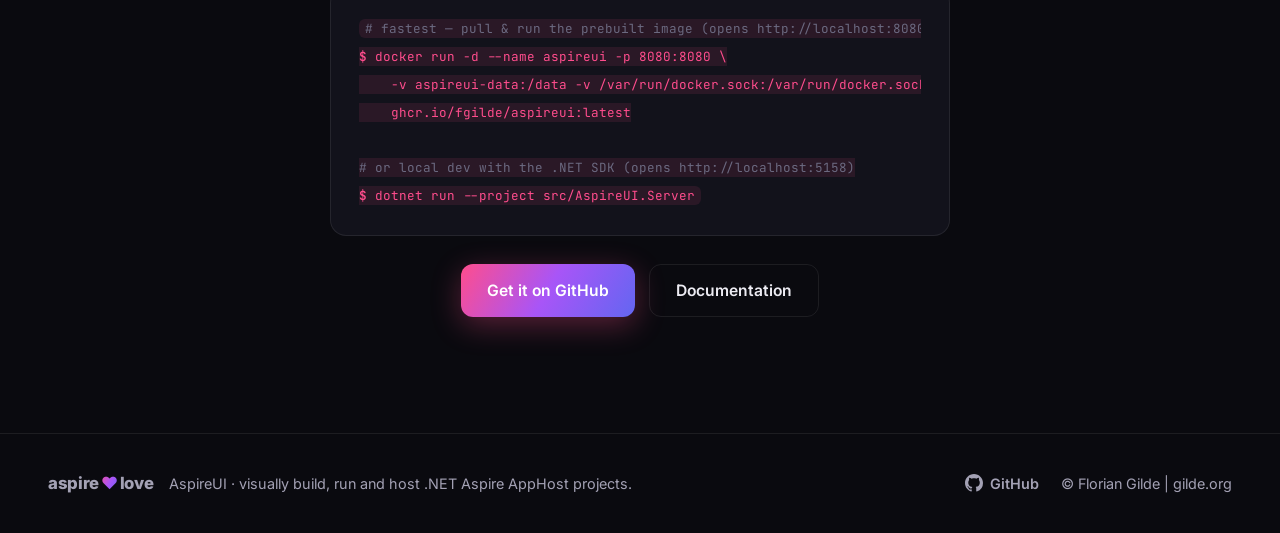
==== commit 483a786e: "Overhaul the AspireUI page: hosting, app store, new capabilities Rewrite /aspireui with the current " ====
--- a/website/aspireui/index.html
+++ b/website/aspireui/index.html
@@ -3,23 +3,23 @@
 <head>
     <meta charset="UTF-8" />
     <meta name="viewport" content="width=device-width, initial-scale=1.0" />
-    <title>AspireUI — build .NET Aspire visually · aspire.love</title>
+    <title>AspireUI — build, run & host .NET Aspire visually · aspire.love</title>
     <meta name="description"
           data-i18n="aui.meta"
-          content="AspireUI is a visual canvas for .NET Aspire AppHost projects: drag out resources, wire references, watch the C# update live, then run the stack and jump into the Aspire dashboard." />
+          content="AspireUI is a visual canvas for .NET Aspire: drag out resources, edit real C# with IntelliSense, run stacks with live resource status, publish to Compose/Kubernetes/Bicep — and host apps like an app store with 139+ ready-made containers." />
     <link rel="icon" href="../assets/favicon.ico" sizes="any" />
     <link rel="apple-touch-icon" href="../assets/favicon.ico" />
 
     <meta property="og:type" content="website" />
     <meta property="og:site_name" content="aspire.love" />
     <meta property="og:url" content="https://www.aspire.love/aspireui" />
-    <meta property="og:title" content="AspireUI — build .NET Aspire visually" />
+    <meta property="og:title" content="AspireUI — build, run & host .NET Aspire visually" />
     <meta property="og:description"
-          content="A visual canvas for .NET Aspire AppHost projects: drag resources, wire references, live C# preview, run the stack and open the dashboard." />
-    <meta property="og:image" content="https://www.aspire.love/assets/aspireui-hero.png" />
+          content="A visual canvas for .NET Aspire: drag resources, edit real C#, run with live status, publish to Compose/K8s/Bicep, and host 139+ apps like an app store." />
+    <meta property="og:image" content="https://www.aspire.love/assets/aspireui-editor.png" />
     <meta name="twitter:card" content="summary_large_image" />
-    <meta name="twitter:title" content="AspireUI — build .NET Aspire visually" />
-    <meta name="twitter:image" content="https://www.aspire.love/assets/aspireui-hero.png" />
+    <meta name="twitter:title" content="AspireUI — build, run & host .NET Aspire visually" />
+    <meta name="twitter:image" content="https://www.aspire.love/assets/aspireui-editor.png" />
 
     <link rel="preconnect" href="https://fonts.googleapis.com" />
     <link rel="preconnect" href="https://fonts.gstatic.com" crossorigin />
@@ -38,16 +38,17 @@
         <nav class="nav-links">
             <a href="../#top" data-i18n="aui.nav.home">← aspire.love</a>
             <a href="#features" data-i18n="nav.features">Features</a>
+            <a href="#hosting" data-i18n="aui.nav.hosting">Hosting</a>
             <a href="#start" data-i18n="nav.start">Get started</a>
         </nav>
         <div class="nav-actions">
-            <a class="nav-icon" href="https://github.com/fgilde/AspireUi" target="_blank" rel="noopener"
+            <a class="nav-icon" href="https://github.com/fgilde/AspireUI" target="_blank" rel="noopener"
                aria-label="View AspireUI on GitHub" title="GitHub">
                 <svg viewBox="0 0 16 16" width="20" height="20" aria-hidden="true" fill="currentColor">
                     <path d="M8 0C3.58 0 0 3.58 0 8c0 3.54 2.29 6.53 5.47 7.59.4.07.55-.17.55-.38 0-.19-.01-.82-.01-1.49-2.01.37-2.53-.49-2.69-.94-.09-.23-.48-.94-.82-1.13-.28-.15-.68-.52-.01-.53.63-.01 1.08.58 1.23.82.72 1.21 1.87.87 2.33.66.07-.52.28-.87.51-1.07-1.78-.2-3.64-.89-3.64-3.95 0-.87.31-1.59.82-2.15-.08-.2-.36-1.02.08-2.12 0 0 .67-.21 2.2.82.64-.18 1.32-.27 2-.27.68 0 1.36.09 2 .27 1.53-1.04 2.2-.82 2.2-.82.44 1.1.16 1.92.08 2.12.51.56.82 1.27.82 2.15 0 3.07-1.87 3.75-3.65 3.95.29.25.54.73.54 1.48 0 1.07-.01 1.93-.01 2.2 0 .21.15.46.55.38A8.01 8.01 0 0 0 16 8c0-4.42-3.58-8-8-8Z"></path>
                 </svg>
             </a>
-            <a class="btn btn-primary btn-sm" href="https://github.com/fgilde/AspireUi" target="_blank" rel="noopener"
+            <a class="btn btn-primary btn-sm" href="https://github.com/fgilde/AspireUI" target="_blank" rel="noopener"
                data-i18n="aui.nav.github">View on GitHub</a>
             <button class="lang-toggle" id="langToggle" aria-label="Toggle language">
                 <span data-lang="en" class="active">EN</span>
@@ -60,15 +61,17 @@
     <main id="top">
         <!-- ============================ Hero ============================ -->
         <section class="hero">
+            <img class="aui-wordmark" src="../assets/aspireui-wordmark.svg" alt="AspireUI" />
             <span class="eyebrow" data-i18n="aui.eyebrow">.NET Aspire · visual · open source</span>
             <h1 class="hero-title">
-                <span data-i18n="aui.title1">Build your Aspire stack</span>
+                <span data-i18n="aui.title1">Build, run &amp; host Aspire</span>
                 <span class="gradient" data-i18n="aui.title2">by dragging, not typing.</span>
             </h1>
             <p class="hero-sub" data-i18n="aui.sub">
-                AspireUI is a visual canvas for .NET Aspire AppHost projects. Drag out resources, wire up
-                references, tweak properties in a grid, and watch the generated C# update live — then run
-                the stack and jump straight into the Aspire dashboard.
+                AspireUI is a visual canvas for .NET Aspire. Drag out resources and wire references, or edit
+                real C# with Roslyn IntelliSense — both stay in sync. Run a stack and watch live per-resource
+                status, publish to Docker Compose, Kubernetes, Bicep or an Aspire manifest, and even host apps
+                like an app store, with 139+ ready-made containers.
             </p>
             <div class="hero-cta">
                 <a class="btn btn-primary" href="#start" data-i18n="aui.cta1">Get started</a>
@@ -76,8 +79,8 @@
                    data-i18n="aui.cta2">Read the docs</a>
             </div>
             <figure class="shot-frame">
-                <img src="../assets/aspireui-hero.png"
-                     alt="The AspireUI workspace: a resource palette on the left, a canvas of wired resources in the middle, a live Program.cs preview at the bottom and a property grid on the right."
+                <img src="../assets/aspireui-editor.png"
+                     alt="The AspireUI editor: a resource palette, a canvas of wired resources, a live C# code editor and a property grid."
                      loading="lazy" />
             </figure>
         </section>
@@ -88,84 +91,140 @@
                 <h2 class="section-title" data-i18n="aui.rel.title">The visual companion to aspire.love</h2>
                 <p class="section-lead" data-i18n="aui.rel.lead">
                     aspire.love frees your Lovable project into a .NET Aspire solution. AspireUI is where you
-                    <em>compose</em> Aspire stacks visually — same ecosystem, no hand-written AppHost required.
+                    <em>compose, run and host</em> Aspire stacks visually — same ecosystem, no hand-written
+                    AppHost required.
                 </p>
             </div>
         </section>
 
         <!-- ============================ Features ============================ -->
         <section id="features" class="section">
-            <h2 class="section-title" data-i18n="aui.features.title">Everything, on one canvas</h2>
+            <h2 class="section-title" data-i18n="aui.features.title">One canvas, the whole lifecycle</h2>
             <div class="grid grid-3">
                 <div class="feature">
                     <h3 data-i18n="aui.f1t">Visual canvas</h3>
-                    <p data-i18n="aui.f1b">Drag resources onto the canvas and wire references between them. No boilerplate, no blank Program.cs to stare at.</p>
+                    <p data-i18n="aui.f1b">Drag resources onto the canvas and wire references in both directions. No boilerplate, no blank Program.cs to stare at.</p>
                 </div>
                 <div class="feature">
                     <h3 data-i18n="aui.f2t">Reflection-driven catalog</h3>
-                    <p data-i18n="aui.f2b">The "add resource" dialog is built from an intelligent capability catalog — new Aspire integrations show up automatically.</p>
-                </div>
-                <div class="feature">
-                    <h3 data-i18n="aui.f3t">Live C# preview</h3>
-                    <p data-i18n="aui.f3b">The generated <code>Program.cs</code> stays in sync with the canvas, so you always see exactly the code you'll run.</p>
-                </div>
-                <div class="feature">
-                    <h3 data-i18n="aui.f4t">Run &amp; dashboard</h3>
-                    <p data-i18n="aui.f4b">Start and stop a stack from the UI, watch the run logs, and jump straight into the .NET Aspire dashboard.</p>
-                </div>
-                <div class="feature">
-                    <h3 data-i18n="aui.f5t">Publish to Docker Compose</h3>
-                    <p data-i18n="aui.f5b">Publish a stack via <code>aspire publish</code>: view the generated <code>docker-compose.yaml</code>, download the bundle, or deploy it locally.</p>
-                </div>
-                <div class="feature">
-                    <h3 data-i18n="aui.f6t">Import what you have</h3>
-                    <p data-i18n="aui.f6b">Bring an existing AppHost in from <code>.cs</code>, <code>.csproj</code> or a <code>.zip</code> — or start from a demo template.</p>
-                </div>
-                <div class="feature">
-                    <h3 data-i18n="aui.f7t">Built-in AI assistant</h3>
-                    <p data-i18n="aui.f7b">Describe what you want and let the assistant build or modify the stack for you (bring your own OpenAI-compatible endpoint).</p>
-                </div>
-                <div class="feature">
-                    <h3 data-i18n="aui.f8t">Dockable workspace</h3>
-                    <p data-i18n="aui.f8b">Palette, canvas, properties, preview and logs are all dockable panels — arrange the workspace the way you like.</p>
+                    <p data-i18n="aui.f2b">The "add resource" dialog is built from an intelligent capability catalog — new Aspire integrations show up automatically, and composite "Setup" macros wire several resources at once.</p>
+                </div>
+                <div class="feature">
+                    <h3 data-i18n="aui.f3t">Real C# editor</h3>
+                    <p data-i18n="aui.f3b">A Monaco editor with Roslyn-backed IntelliSense shows the live <code>Program.cs</code>. Edit the code and it re-parses straight back into the graph.</p>
+                </div>
+                <div class="feature">
+                    <h3 data-i18n="aui.f4t">Live resources &amp; logs</h3>
+                    <p data-i18n="aui.f4b">While a stack runs, the canvas shows real per-resource status, endpoint URLs and the child resources each builder spawns — with per-resource console-log streaming.</p>
+                </div>
+                <div class="feature">
+                    <h3 data-i18n="aui.f5t">Run &amp; dashboard</h3>
+                    <p data-i18n="aui.f5b">Start and stop a stack from the UI and jump straight into the .NET Aspire dashboard.</p>
+                </div>
+                <div class="feature">
+                    <h3 data-i18n="aui.f6t">Publish anywhere</h3>
+                    <p data-i18n="aui.f6b">Publish via <code>aspire publish</code> to Docker Compose, Kubernetes (Helm), Azure Bicep or an Aspire manifest — view the artifact, download the bundle, or deploy Compose locally.</p>
+                </div>
+                <div class="feature">
+                    <h3 data-i18n="aui.f7t">Hosting — install &amp; forget</h3>
+                    <p data-i18n="aui.f7b">Deploy a stack as a persistent, tracked appliance with its own URL: start, stop, update and back it up from one place.</p>
+                </div>
+                <div class="feature">
+                    <h3 data-i18n="aui.f8t">139+ app store</h3>
+                    <p data-i18n="aui.f8b">A one-click app store (Umbrel / CasaOS style) with 139+ preconfigured containers — Immich, Jellyfin, Nextcloud, Gitea, n8n, Pi-hole and more.</p>
+                </div>
+                <div class="feature">
+                    <h3 data-i18n="aui.f9t">Import what you have</h3>
+                    <p data-i18n="aui.f9b">Bring in an existing AppHost from <code>.cs</code>, <code>.csproj</code>, a <code>.zip</code> — or a <code>docker-compose.yml</code>.</p>
+                </div>
+                <div class="feature">
+                    <h3 data-i18n="aui.f10t">Built-in AI assistant</h3>
+                    <p data-i18n="aui.f10b">Describe what you want and let the assistant build or modify the stack (bring your own OpenAI-compatible endpoint).</p>
+                </div>
+                <div class="feature">
+                    <h3 data-i18n="aui.f11t">Made to live in</h3>
+                    <p data-i18n="aui.f11b">Themes, a command palette (Ctrl/⌘+K), saveable dock layouts, undo/redo and dockable panels — arrange the workspace your way.</p>
+                </div>
+                <div class="feature">
+                    <h3 data-i18n="aui.f12t">API-first</h3>
+                    <p data-i18n="aui.f12b">The whole product is a REST API with an OpenAPI spec and a browsable Scalar reference — automate everything.</p>
+                </div>
+            </div>
+        </section>
+
+        <!-- ============================ Hosting highlight ============================ -->
+        <section id="hosting" class="band section">
+            <h2 class="section-title">
+                <img class="aui-icon" src="../assets/aspireui-icon.svg" alt="" aria-hidden="true" />
+                <span data-i18n="aui.host.title">Not just build — host</span>
+            </h2>
+            <p class="section-lead" data-i18n="aui.host.lead">
+                AspireUI turns any stack into a self-hosted appliance. Install it once, get a URL, and manage it
+                like an app on your own box — no YAML archaeology, no manual container juggling.
+            </p>
+            <div class="grid grid-2">
+                <figure class="shot-frame">
+                    <img src="../assets/aspireui-hosting.png" alt="The AspireUI hosting tree view listing installed appliances." loading="lazy" />
+                    <figcaption class="shot-cap" data-i18n="aui.host.s1">Every hosted stack in one tree — start, stop, update, back up.</figcaption>
+                </figure>
+                <figure class="shot-frame">
+                    <img src="../assets/aspireui-hosting-env.png" alt="Editing environment variables of a hosted stack in AspireUI." loading="lazy" />
+                    <figcaption class="shot-cap" data-i18n="aui.host.s2">Tweak environment and config right from the hosting UI.</figcaption>
+                </figure>
+            </div>
+            <div class="grid grid-3">
+                <div class="mini">
+                    <h3 data-i18n="aui.host.c1t">One-click app store</h3>
+                    <p data-i18n="aui.host.c1b">Umbrel/CasaOS-style store — pick an app, click install, it's running.</p>
+                </div>
+                <div class="mini">
+                    <h3 data-i18n="aui.host.c2t">139+ apps ready</h3>
+                    <p data-i18n="aui.host.c2b">Immich, Jellyfin, Nextcloud, Gitea, n8n, Pi-hole… drop them on the canvas or install from the store.</p>
+                </div>
+                <div class="mini">
+                    <h3 data-i18n="aui.host.c3t">Install &amp; forget</h3>
+                    <p data-i18n="aui.host.c3b">Persistent, tracked, updatable appliances with backups — set it and move on.</p>
                 </div>
             </div>
         </section>
 
         <!-- ============================ Screenshots ============================ -->
-        <section class="band section">
+        <section class="section">
             <h2 class="section-title" data-i18n="aui.shots.title">See it in action</h2>
             <figure class="shot-frame">
-                <img src="../assets/aspireui-canvas.png" data-i18n-alt="aui.shot1"
-                     alt="Composing a stack on the AspireUI canvas with wired resources." loading="lazy" />
-                <figcaption class="shot-cap" data-i18n="aui.shot1">Compose and wire your resources on the canvas.</figcaption>
-            </figure>
-            <figure class="shot-frame">
-                <img src="../assets/aspireui-preview.png" data-i18n-alt="aui.shot2"
-                     alt="The live Program.cs preview alongside the canvas." loading="lazy" />
-                <figcaption class="shot-cap" data-i18n="aui.shot2">The generated Program.cs updates live as you build.</figcaption>
-            </figure>
-            <figure class="shot-frame">
-                <img src="../assets/aspireui-run.png" data-i18n-alt="aui.shot3"
-                     alt="Running a stack with logs and a link to the Aspire dashboard." loading="lazy" />
-                <figcaption class="shot-cap" data-i18n="aui.shot3">Run the stack, follow the logs, open the dashboard.</figcaption>
+                <img src="../assets/aspireui-live.png" alt="A running stack with live per-resource status on the canvas." loading="lazy" />
+                <figcaption class="shot-cap" data-i18n="aui.shot1">Live per-resource status while a stack runs.</figcaption>
+            </figure>
+            <figure class="shot-frame">
+                <img src="../assets/aspireui-dashboard.png" alt="The .NET Aspire dashboard opened from AspireUI." loading="lazy" />
+                <figcaption class="shot-cap" data-i18n="aui.shot2">Jump straight into the .NET Aspire dashboard.</figcaption>
+            </figure>
+            <figure class="shot-frame">
+                <img src="../assets/aspireui-catalog.png" alt="The add-resource dialog driven by the capability catalog." loading="lazy" />
+                <figcaption class="shot-cap" data-i18n="aui.shot3">Add resources from the reflection-driven catalog.</figcaption>
+            </figure>
+            <figure class="shot-frame">
+                <img src="../assets/aspireui-assistant.png" alt="The built-in AI assistant building a stack." loading="lazy" />
+                <figcaption class="shot-cap" data-i18n="aui.shot4">Let the built-in AI assistant build the stack for you.</figcaption>
             </figure>
         </section>
 
         <!-- ============================ Get started ============================ -->
         <section id="start" class="section cta">
             <h2 class="section-title" data-i18n="aui.start.title">Run it yourself</h2>
-            <p class="section-lead" data-i18n="aui.start.lead">Open source (self-hosted). Run it locally with the .NET SDK, or as a container on any Docker host.</p>
-            <p class="prereq" data-i18n="aui.start.prereq">Requires the .NET SDK 10.0+ and Docker (for running stacks).</p>
+            <p class="section-lead" data-i18n="aui.start.lead">Open source and self-hosted. One-click deploy to Azure, Render or Google Cloud to try it — or run the prebuilt image on any Docker host for the full Run &amp; Hosting features.</p>
+            <p class="prereq" data-i18n="aui.start.prereq">Self-hosting needs Docker (plus the .NET SDK 10.0+ for local dev). Run &amp; Hosting need the Docker socket.</p>
             <div class="cta-code">
-                <pre><code><span class="c-comment"># local dev — opens http://localhost:5158</span>
-<span class="c-prompt">$</span> dotnet run --project src/AspireUI.Server
-
-<span class="c-comment"># or self-host with Docker — opens http://localhost:8080</span>
-<span class="c-prompt">$</span> docker compose up -d --build</code></pre>
+                <pre><code><span class="c-comment"># fastest — pull &amp; run the prebuilt image (opens http://localhost:8080)</span>
+<span class="c-prompt">$</span> docker run -d --name aspireui -p 8080:8080 \
+    -v aspireui-data:/data -v /var/run/docker.sock:/var/run/docker.sock \
+    ghcr.io/fgilde/aspireui:latest
+
+<span class="c-comment"># or local dev with the .NET SDK (opens http://localhost:5158)</span>
+<span class="c-prompt">$</span> dotnet run --project src/AspireUI.Server</code></pre>
             </div>
             <div class="hero-cta" style="margin-top:28px">
-                <a class="btn btn-primary" href="https://github.com/fgilde/AspireUi" target="_blank" rel="noopener"
+                <a class="btn btn-primary" href="https://github.com/fgilde/AspireUI" target="_blank" rel="noopener"
                    data-i18n="aui.start.github">Get it on GitHub</a>
                 <a class="btn btn-ghost" href="https://fgilde.github.io/AspireUI/" target="_blank" rel="noopener"
                    data-i18n="aui.start.docs">Documentation</a>
@@ -177,10 +236,10 @@
     <footer class="footer">
         <div class="footer-left">
             <span class="brand-mark small">aspire<span class="heart">♥</span>love</span>
-            <span class="footer-note" data-i18n="aui.footer">AspireUI · visually build, import and run .NET Aspire AppHost projects.</span>
+            <span class="footer-note" data-i18n="aui.footer">AspireUI · visually build, run and host .NET Aspire AppHost projects.</span>
         </div>
         <div class="footer-right">
-            <a class="footer-link" href="https://github.com/fgilde/AspireUi" target="_blank" rel="noopener">
+            <a class="footer-link" href="https://github.com/fgilde/AspireUI" target="_blank" rel="noopener">
                 <svg viewBox="0 0 16 16" width="18" height="18" aria-hidden="true" fill="currentColor">
                     <path d="M8 0C3.58 0 0 3.58 0 8c0 3.54 2.29 6.53 5.47 7.59.4.07.55-.17.55-.38 0-.19-.01-.82-.01-1.49-2.01.37-2.53-.49-2.69-.94-.09-.23-.48-.94-.82-1.13-.28-.15-.68-.52-.01-.53.63-.01 1.08.58 1.23.82.72 1.21 1.87.87 2.33.66.07-.52.28-.87.51-1.07-1.78-.2-3.64-.89-3.64-3.95 0-.87.31-1.59.82-2.15-.08-.2-.36-1.02.08-2.12 0 0 .67-.21 2.2.82.64-.18 1.32-.27 2-.27.68 0 1.36.09 2 .27 1.53-1.04 2.2-.82 2.2-.82.44 1.1.16 1.92.08 2.12.51.56.82 1.27.82 2.15 0 3.07-1.87 3.75-3.65 3.95.29.25.54.73.54 1.48 0 1.07-.01 1.93-.01 2.2 0 .21.15.46.55.38A8.01 8.01 0 0 0 16 8c0-4.42-3.58-8-8-8Z"></path>
                 </svg>
--- a/website/styles.css
+++ b/website/styles.css
@@ -153,6 +153,8 @@
 }
 .shot-frame img { display: block; width: 100%; height: auto; }
 .shot-cap { text-align: center; color: var(--text-dim); font-size: 0.9rem; padding: 12px 16px; }
+.aui-wordmark { display: block; width: min(340px, 70%); height: auto; margin: 0 auto 26px; }
+.aui-icon { height: 1.35em; width: auto; vertical-align: -0.28em; margin-right: 10px; }
 .studio-cta { display: flex; gap: 14px; justify-content: center; flex-wrap: wrap; margin-top: 40px; }
 
 /* ---- Independence highlight ---- */
